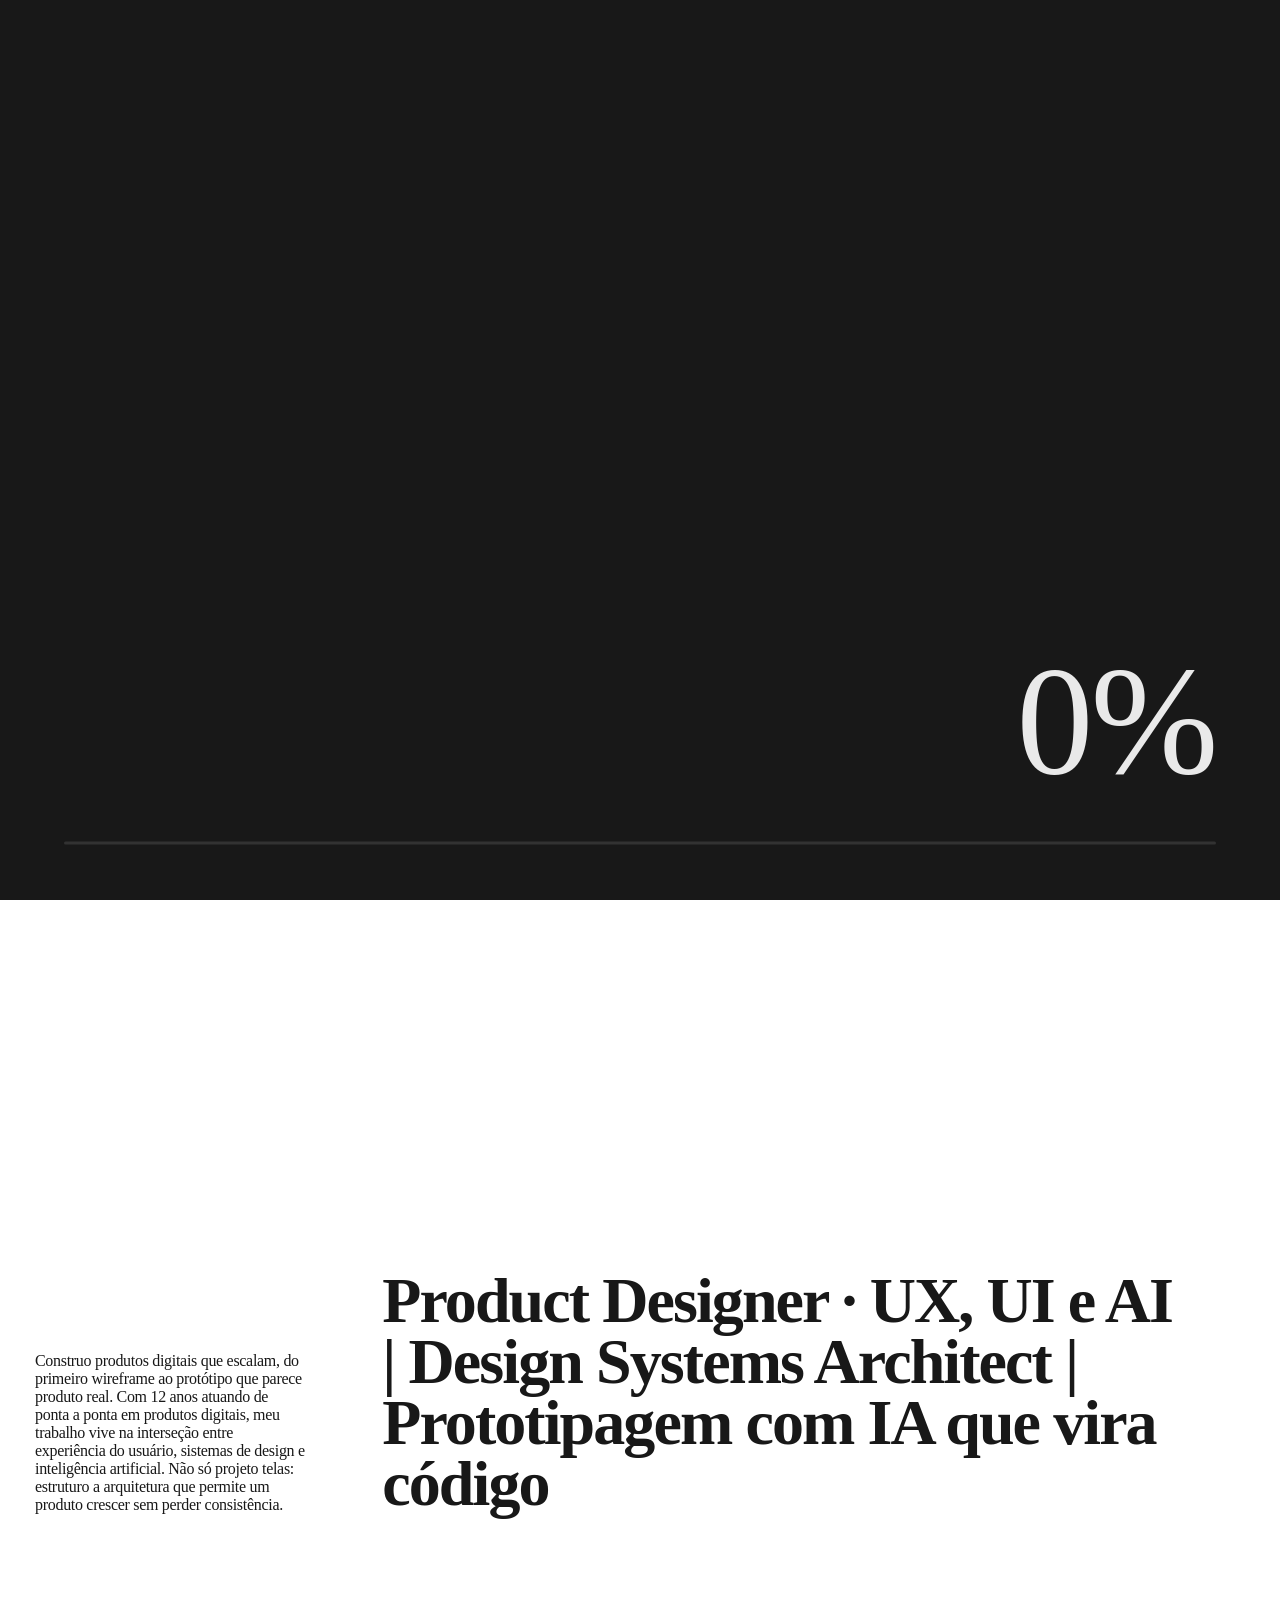
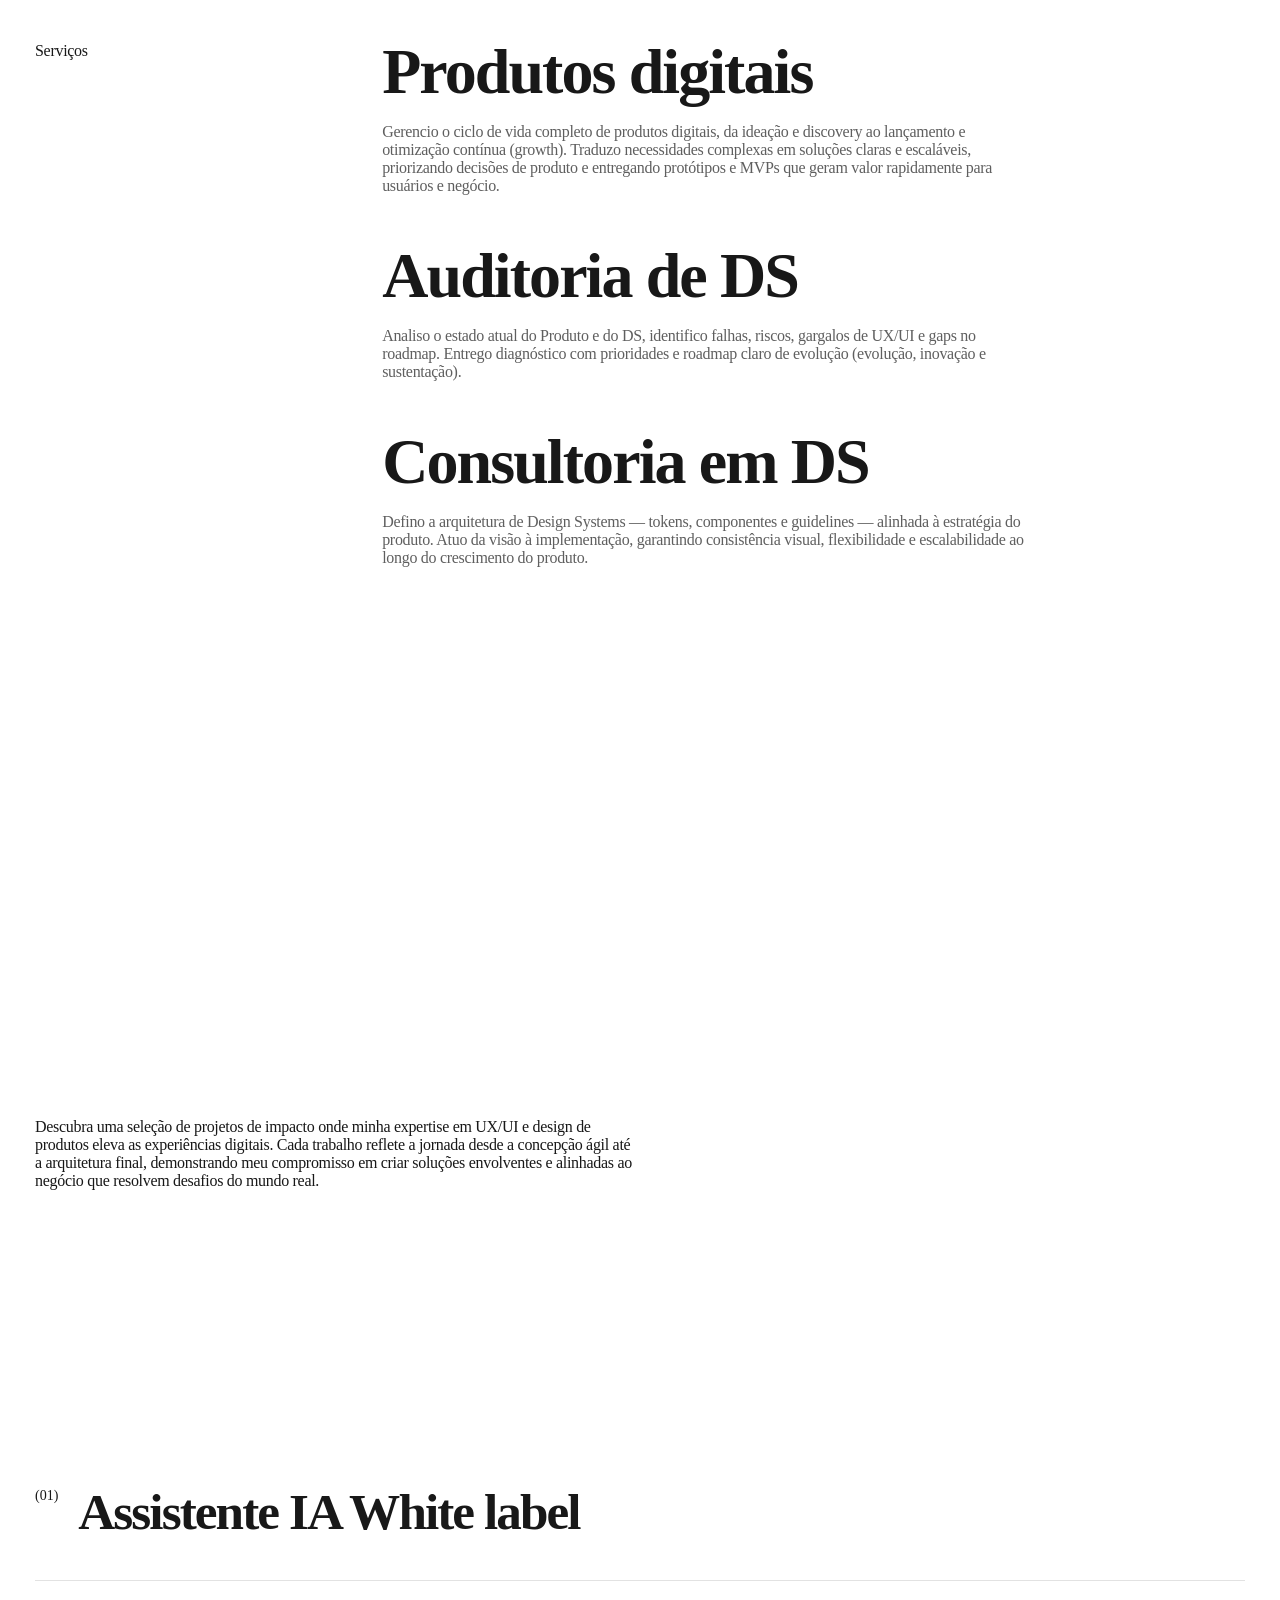
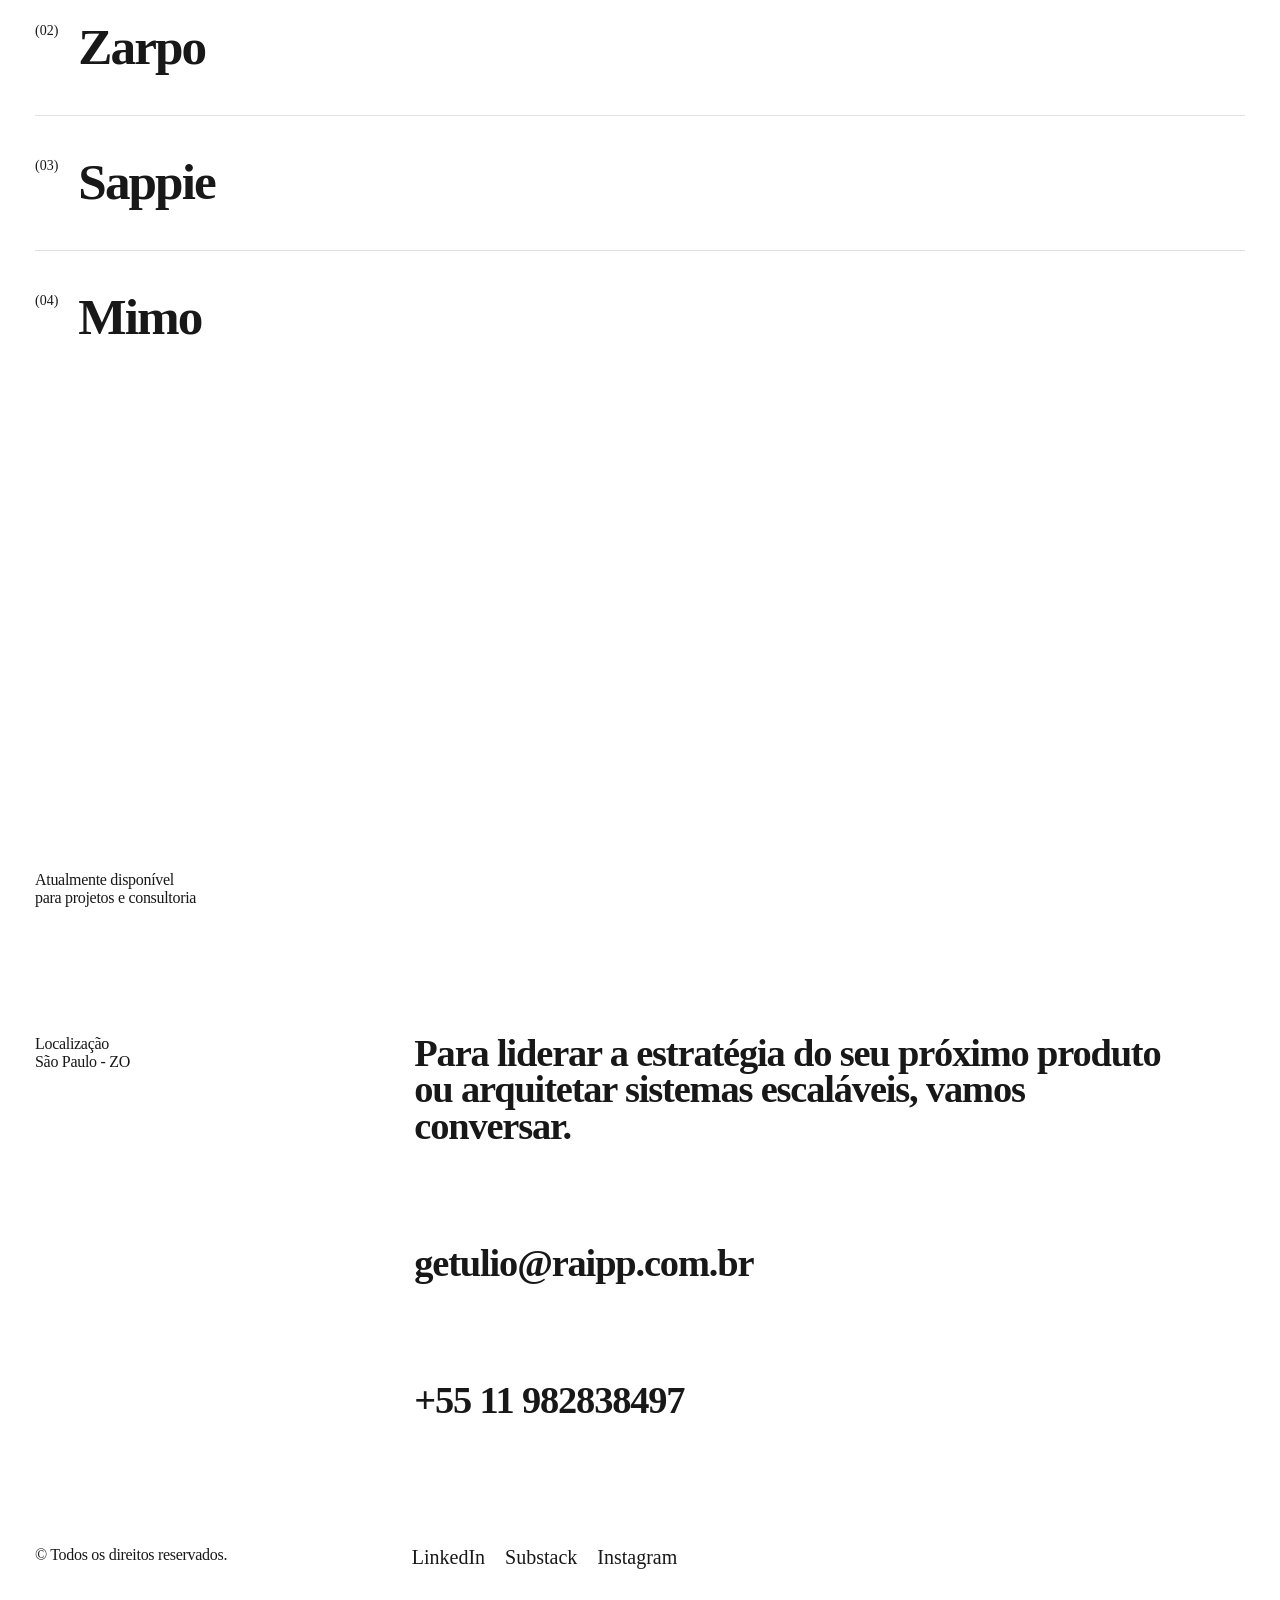
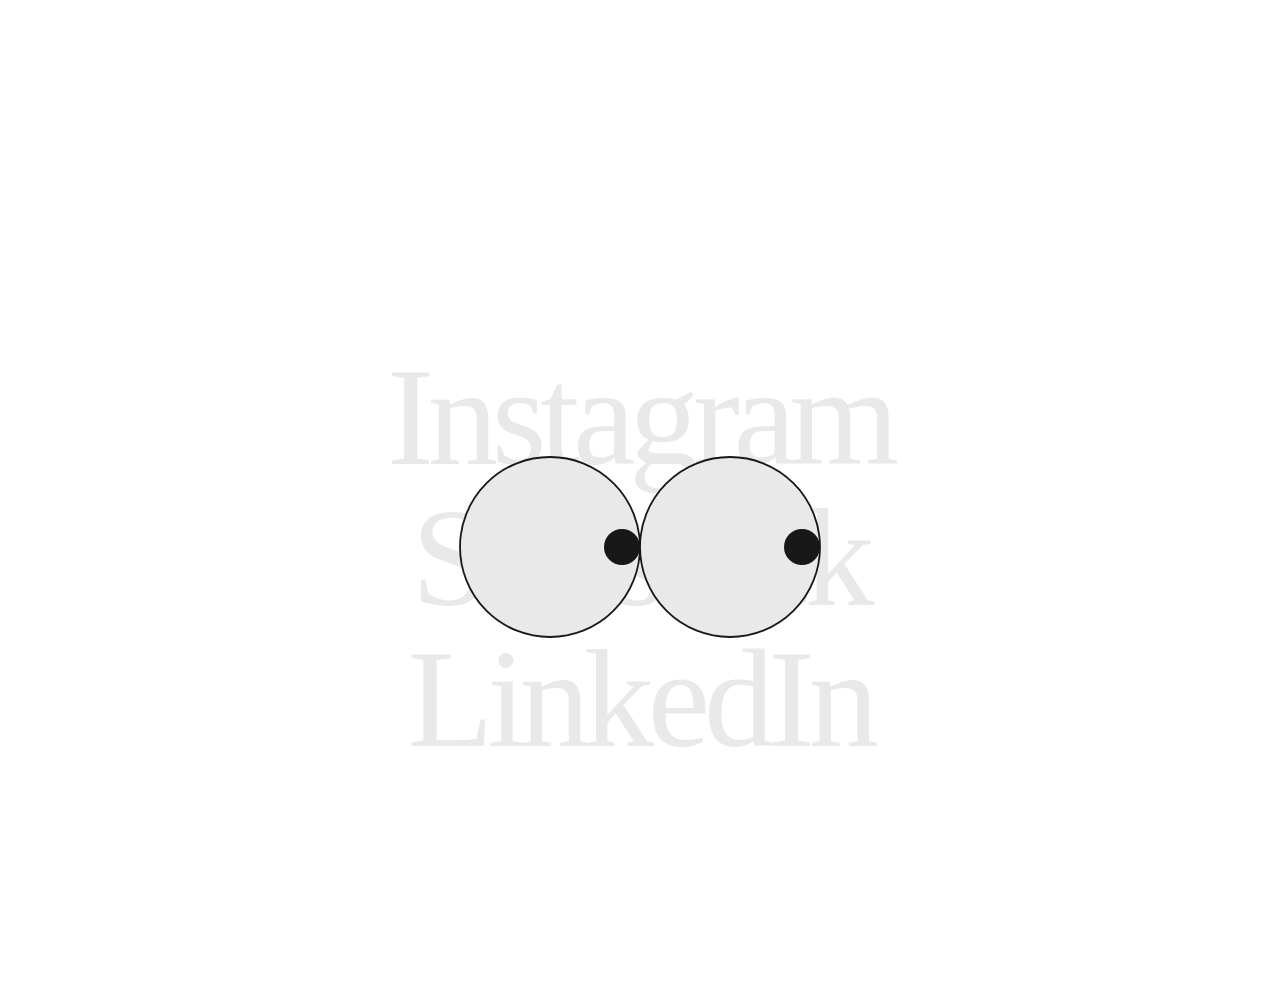
==== index.html @ b5f60556 "style: update site title and social preview URL for test environment" ====
<!DOCTYPE html>
<html lang="en">

<head>
    <meta charset="UTF-8">
    <meta name="viewport" content="width=device-width, initial-scale=1.0">
    <meta name="author" content="Raipp">
    <meta http-equiv="Pragma" content="no-cache">
    <meta http-equiv="Expires" content="0">
    <link rel="icon" type="image/x-icon" href="assets/favicon.png">
    <title>Raipp — Getulio Lima</title>
    <!-- Social Preview Meta Tags -->
    <meta name="description" content="Product Designer guiado pela diversidade cultural e inovação, operando como um arquiteto digital para criar experiências únicas e escaláveis.">
    <!-- Open Graph / Facebook -->
    <meta property="og:type" content="website">
    <meta property="og:url" content="https://raippdesign.github.io/teste-site/">
    <meta property="og:title" content="Raipp — Getulio Lima">
    <meta property="og:description" content="Product Designer guiado pela diversidade cultural e inovação, operando como um arquiteto digital para criar experiências únicas e escaláveis.">
    <meta property="og:image" content="https://raippdesign.github.io/teste-site/assets/social-preview.png">
    <!-- Twitter -->
    <meta property="twitter:card" content="summary_large_image">
    <meta property="twitter:url" content="https://raippdesign.github.io/teste-site/">
    <meta property="twitter:title" content="Raipp — Getulio Lima">
    <meta property="twitter:description" content="Product Designer guiado pela diversidade cultural e inovação, operando como um arquiteto digital para criar experiências únicas e escaláveis.">
    <meta property="twitter:image" content="https://raippdesign.github.io/teste-site/assets/social-preview.png">
    <!-- CSS -->
    <!-- Loco -->
    <link rel="stylesheet" href="https://cdn.jsdelivr.net/npm/locomotive-scroll@3.5.4/dist/locomotive-scroll.css">
    <!-- Icons -->
    <link rel="stylesheet" href="https://cdnjs.cloudflare.com/ajax/libs/font-awesome/6.5.1/css/all.min.css">
    <link rel="stylesheet" href="css/main.css">
</head>

<body>
    <!-- Loader -->
    <div class="loader-container">
        <div class="counter" id="counter">0%</div>
        <div class="bar">
            <div class="bar2"></div>
        </div>
    </div>

    <!-- Main -->
    <div id="main" data-textcolor="#181818" data-bgcolor="#e9e9e9">
        <!-- Navbar -->
        <nav>
            <div class="wrapper">
                <h1>Raipp</h1>
                <div class="links">
                    <a href="index.html" class="underLineLink">Index</a>
                    <a href="approach.html" class="underLineLink">Processo</a>
                    <a href="https://raippdesign.github.io/teste-site/" target="_blank" class="underLineLink" style="opacity: 0.5;">Ambiente de Teste</a>
                </div>
            </div>

            <div id="MyClockDisplay" class="clock" onload="showTime()"></div>
            <h3 class="font16">Localização <br> São Paulo - ZO</h3>
        </nav>
        <!-- Header -->
        <section class="header">
            <div class="wrapper">
                <img src="assets/profile.jpg" alt="Raipp Profile" class="headerImg" width="auto" height="auto" data-scroll data-scroll-speed="1">
                <div class="text">
                    <p class="font16">Atualmente disponível para projetos e consultoria</p>
                    <p class="font16">
                        Product Designer guiado pela diversidade cultural e inovação, operando como um arquiteto digital para criar experiências únicas e escaláveis.
                    </p>
                </div>
            </div>

            <!-- marquee -->
            <div class="marquee">
                <div class="track">
                    <h1 class="content fontLarge">&nbsp;
                        Product Designer — UX/UI Designer — Design System — Product Designer — UX/UI Designer — Design System — Product Designer — UX/UI Designer — Design System — Product Designer — UX/UI Designer — Design System — Product Designer — UX/UI Designer — Design System — Product Designer —
                    </h1>
                </div>
            </div>
        </section>

        <!-- About -->
        <section class="about">
            <!-- About -->
            <div class="reveal">
                <h1 class="fontLarge">Sobre</h1>
            </div>

            <div class="about_text">
                <p class="font16">
                    Construo produtos digitais que escalam, do primeiro wireframe ao protótipo que parece produto real.  Com 12 anos atuando de ponta a ponta em produtos digitais, meu trabalho vive na interseção entre experiência do usuário, sistemas de design e inteligência artificial. Não só projeto telas: estruturo a arquitetura que permite um produto crescer sem perder consistência.
                </p>
                <h2 class="fontMedium">
                    Product Designer · UX, UI e AI | Design Systems Architect | Prototipagem com IA que vira código
                </h2>
            </div>
            <!-- Tools -->
            <div class="tools" data-textcolor="#e9e9e9" data-bgcolor="#181818">
                <div class="tools_heading">
                    <p class="font16">Serviços</p>
                </div>
                <div class="tools_wrapper">
                    <div>
                        <h2 class="fontMedium">Produtos digitais</h2>
                        <p class="font16">
                            Gerencio o ciclo de vida completo de produtos digitais,
                            da ideação e discovery ao lançamento e otimização
                            contínua (growth). Traduzo necessidades complexas em
                            soluções claras e escaláveis, priorizando decisões de
                            produto e entregando protótipos e MVPs que geram
                            valor rapidamente para usuários e negócio.
                        </p>
                    </div>
                    <div>
                        <h2 class="fontMedium">Auditoria de DS</h2>
                        <p class="font16">
                            Analiso o estado atual do Produto e do DS, identifico
                            falhas, riscos, gargalos de UX/UI e gaps no roadmap.
                            Entrego diagnóstico com prioridades e roadmap claro de
                            evolução (evolução, inovação e sustentação).
                        </p>
                    </div>
                    <div>
                        <h2 class="fontMedium">Consultoria em DS</h2>
                        <p class="font16">
                            Defino a arquitetura de Design Systems — tokens,
                            componentes e guidelines — alinhada à estratégia do
                            produto. Atuo da visão à implementação, garantindo
                            consistência visual, flexibilidade e escalabilidade ao
                            longo do crescimento do produto.
                        </p>
                    </div>
                </div>
            </div>
        </section>

        <!-- Work -->
        <div class="works" data-textcolor="#181818" data-bgcolor="#e9e9e9">
            <!-- Heading -->
            <div class="work_heading">
                <div class="reveal">
                    <h1 class="fontLarge">Projetos</h1>
                </div>
                <div class="reveal">
                    <h1 class="fontLarge">Selecionados</h1>
                </div>

                <!-- paragraph -->
                <div class="txt">
                    <p class="font16">
                        Descubra uma seleção de projetos de impacto onde minha expertise em UX/UI e design de produtos eleva as experiências digitais. Cada trabalho reflete a jornada desde a concepção ágil até a arquitetura final, demonstrando meu compromisso em criar soluções envolventes e alinhadas ao negócio que resolvem desafios do mundo real.
                    </p>
                </div>
            </div>
            <!-- Project list -->
            <div class="work_container">
                <div class="work">
                    <!-- Imgs overlays -->
                    <div class="overlay">
                        <div class="prev" id="prev-1">
                            <img src="assets/work1.png" alt="work" width="auto" height="auto" loading="lazy">
                        </div>
                        <div class="prev" id="prev-2">
                            <img src="assets/work2.jpg" alt="work" width="auto" height="auto" loading="lazy">
                        </div>
                        <div class="prev" id="prev-3">
                            <img src="assets/work3.png" alt="work" width="auto" height="auto" loading="lazy">
                        </div>
                        <div class="prev" id="prev-4">
                            <img src="assets/work4.png" alt="work" width="auto" height="auto" loading="lazy">
                        </div>
                    </div>
                    <!-- Projects -->
                    <a href="project-ai.html" class="work-item-link">
                        <div class="work-item" id="w-1">
                            <div class="work-item-name">
                                <span>(01)</span>
                                <h2 class="fontMedium">Assistente IA White label</h2>
                            </div>
                            <div class="work-item-icon">
                                <div class="icon-holder i-1">
                                    <i class="fa-solid fa-arrow-right"></i>
                                </div>
                                <div class="icon-holder i-2">
                                    <i class="fa-solid fa-arrow-right"></i>
                                </div>
                            </div>
                        </div>
                    </a>

                    <div class="work-item" id="w-2">
                        <div class="work-item-name">
                            <span>(02)</span>
                            <h2 class="fontMedium">Zarpo</h2>
                        </div>
                        <div class="work-item-icon">
                            <div class="icon-holder i-1">
                                <i class="fa-solid fa-arrow-right"></i>
                            </div>
                            <div class="icon-holder i-2">
                                <i class="fa-solid fa-arrow-right"></i>
                            </div>
                        </div>
                    </div>

                    <div class="work-item" id="w-3">
                        <div class="work-item-name">
                            <span>(03)</span>
                            <h2 class="fontMedium">Sappie</h2>
                        </div>
                        <div class="work-item-icon">
                            <div class="icon-holder i-1">
                                <i class="fa-solid fa-arrow-right"></i>
                            </div>
                            <div class="icon-holder i-2">
                                <i class="fa-solid fa-arrow-right"></i>
                            </div>
                        </div>
                    </div>

                    <div class="work-item" id="w-4">
                        <div class="work-item-name">
                            <span>(04)</span>
                            <h2 class="fontMedium">Mimo</h2>
                        </div>
                        <div class="work-item-icon">
                            <div class="icon-holder i-1">
                                <i class="fa-solid fa-arrow-right"></i>
                            </div>
                            <div class="icon-holder i-2">
                                <i class="fa-solid fa-arrow-right"></i>
                            </div>
                        </div>
                    </div>
                </div>
            </div>
        </div>

        <!-- Footer -->
        <footer>
            <!-- Footer Details -->
            <div id="footer_details" data-textcolor="#181818" data-bgcolor="#e9e9e9">
                <!-- Heading -->
                <div class="footer_heading">
                    <div class="reveal">
                        <h1 class="fontLarge">Fale</h1>
                    </div>
                    <div class="reveal">
                        <h1 class="fontLarge">Comigo</h1>
                    </div>
                </div>
                <!-- footer inner -->
                <div class="footer_inner">
                    <p class="font16">Atualmente disponível <br> para projetos e consultoria</p>
                    <div class="footer_col">
                        <p class="font16">Localização <br> São Paulo - ZO</p>
                        <h3 class="fontSmall">
                            Para liderar a estratégia do seu próximo produto ou arquitetar sistemas escaláveis, vamos conversar.
                            <br><br>
                            <a href="mailto:getulio@raipp.com.br" class="underLineLink">getulio@raipp.com.br</a>
                            <br>
                            <a href="tel:+5511982838497" class="underLineLink">+55 11 982838497</a>
                        </h3>
                    </div>
                    <div class="footer_col2">
                        <p class="font16">© Todos os direitos reservados.</p>
                        <div class="footer_inner_links">
                            <a href="https://linkedin.com/in/getuliosoueu" target="_blank" class="underLineLink">LinkedIn</a>
                            <a href="https://substack.com/@getuliosoueu" target="_blank" class="underLineLink">Substack</a>
                            <a href="https://instagram.com/oamanhadodesign" target="_blank" class="underLineLink">Instagram</a>
                        </div>
                    </div>
                </div>
            </div>

            <!-- EyeBall Social container -->
            <div class="Footer_Social" data-textcolor="#e9e9e9" data-bgcolor="#181818">
                <div class="footer_wrapper">
                    <!-- eye -->
                    <svg id="svg" viewBox="0 0 1000 1000">
                        <g id="left-eye">
                            <circle class="eye-outer" cx="400" cy="500" r="100" stroke="#181818" stroke-width="2"
                                fill="#e9e9e9" />
                            <circle class="eye-inner" cx="480" cy="500" r="20" fill="#181818" />
                        </g>
                        <g id="right-eye">
                            <circle class="eye-outer" cx="600" cy="500" r="100" stroke="#181818" stroke-width="2"
                                fill="#e9e9e9" />
                            <circle class="eye-inner" cx="680" cy="500" r="20" fill="#181818" />
                        </g>
                    </svg>
                    <!-- Links -->
                    <div class="footer_container" data-scroll data-scroll-speed="-2">
                        <div>
                            <a href="https://instagram.com/oamanhadodesign" target="_blank" class="footer_text">Instagram</a>
                        </div>
                        <div>
                            <a href="https://substack.com/@getuliosoueu" target="_blank" class="footer_text">Substack</a>
                        </div>
                        <div>
                            <a href="https://linkedin.com/in/getuliosoueu" target="_blank" class="footer_text">LinkedIn</a>
                        </div>
                    </div>
                </div>
            </div>
        </footer>
    </div>

    <!-- Scripts -->
    <!-- Locomotive -->
    <script src="https://cdn.jsdelivr.net/npm/locomotive-scroll@3.5.4/dist/locomotive-scroll.js"></script>
    <!-- GSAP -->
    <script src="https://cdnjs.cloudflare.com/ajax/libs/gsap/3.12.5/gsap.min.js"></script>
    <script src="https://cdnjs.cloudflare.com/ajax/libs/gsap/3.12.5/ScrollTrigger.min.js"></script>
    <!-- Custom -->
    <script src="js/main.js" type="module"></script>
</body>

</html>
---- css/main.css ----
* {
  margin: 0;
  padding: 0;
  box-sizing: border-box;
}

html,
body {
  width: 100%;
  overflow-x: hidden;
  font-family: TTHovesM;
  color: #181818;
}

html.has-scroll-smooth {
  overflow: hidden;
  position: fixed;
  left: 0;
  right: 0;
  top: 0;
  bottom: 0;
}

.c-scrollbar {
  z-index: 99;
}

#main {
  width: 100%;
}

@font-face {
  font-family: TTHovesD;
  src: url(../fonts/TTHovesDemiBold.otf);
}
@font-face {
  font-family: TTHovesM;
  src: url(../fonts/TTHovesMedium.otf);
}
@font-face {
  font-family: TTHovesR;
  src: url(../fonts/TTHovesRegular.otf);
}
.fontLarge {
  font-size: 9vw;
  font-family: TTHovesR;
  letter-spacing: -0.4vw;
  line-height: 100%;
}

.fontMedium {
  font-size: 5vw;
  font-family: TTHovesR;
  line-height: 95%;
  letter-spacing: -0.15vw;
}

.fontSmall {
  font-size: 3vw;
  font-family: TTHovesR;
  line-height: 95%;
  letter-spacing: -0.09vw;
}

.font16 {
  font-size: 16px;
  letter-spacing: -0.3px;
}

/* Reveal text */
.reveal {
  overflow: hidden;
}
.reveal h1 {
  transform: translateY(9vw);
}

/* Breakpoitns */
@media (max-width: 768px) {
  .fontLarge {
    font-size: 15vw;
  }
  .fontMedium {
    font-size: 7vw;
  }
  .fontSmall {
    font-size: 5vw;
  }
  .reveal h1 {
    transform: translateY(15vw);
  }
}
@media (max-width: 560px) {
  .fontLarge {
    font-size: 20vw;
    letter-spacing: -1vw;
  }
  .fontMedium {
    font-size: 12vw;
  }
  .fontSmall {
    font-size: 8vw;
  }
  .reveal h1 {
    transform: translateY(20vw);
  }
}
a {
  text-decoration: none;
  color: #181818;
  display: block;
  width: -moz-fit-content;
  width: fit-content;
}

nav {
  position: absolute;
  width: 100%;
  padding: 35px 35px;
  display: flex;
  justify-content: space-between;
  z-index: 10;
}
nav .wrapper {
  display: flex;
  gap: 15vw;
}
nav h1 {
  font-size: 36px;
  font-family: TTHovesD;
  letter-spacing: -1.5px;
}
nav a {
  font-size: 24px;
  letter-spacing: -1.5px;
  font-family: TTHovesD;
}
nav .clock {
  font-size: 14px;
  width: 120px;
}

/* Breakpoints */
@media (max-width: 768px) {
  nav {
    padding: 25px 15px;
    flex-direction: column;
    gap: 2vw;
  }
  nav .wrapper {
    gap: 30vw;
  }
  nav h1 {
    font-size: 24px;
    letter-spacing: -0.5px;
  }
  nav a {
    font-size: 20px;
    letter-spacing: -0.5px;
    padding-bottom: 5px;
  }
}
footer {
  width: 100%;
  /* Footer Details */
  /* EyeBall Social container */
}
footer #footer_details {
  width: 100%;
  padding: 10vw 0;
}
footer #footer_details .footer_heading {
  width: 100%;
  text-align: right;
}
footer #footer_details .footer_inner .footer_col {
  display: flex;
  gap: 6vw;
  padding: 10vw 0;
}
footer #footer_details .footer_inner .footer_col p {
  width: 25%;
}
footer #footer_details .footer_inner .footer_col h3 {
  width: 75%;
  max-width: 750px;
}
footer #footer_details .footer_inner .footer_col h3 a {
  margin-top: 5vw;
}
footer #footer_details .footer_inner .footer_col2 {
  display: flex;
  gap: 6vw;
}
footer #footer_details .footer_inner .footer_col2 P {
  width: 27%;
}
footer #footer_details .footer_inner .footer_col2 .footer_inner_links {
  width: 75%;
  display: flex;
  align-items: center;
  flex-wrap: wrap;
  gap: 20px;
}
footer #footer_details .footer_inner .footer_col2 .footer_inner_links a {
  font-size: 20px;
}
footer .Footer_Social {
  width: 100%;
  height: 100vh;
  display: flex;
  flex-direction: column;
  justify-content: space-between;
  position: relative;
  z-index: 10;
}
footer .Footer_Social .footer_wrapper {
  width: 100%;
  height: 100%;
  display: flex;
  align-items: center;
  justify-content: center;
}
footer .Footer_Social .footer_wrapper #svg {
  width: 100%;
  position: absolute;
  height: 100%;
  pointer-events: none;
  z-index: 2;
}
footer .Footer_Social .footer_wrapper .footer_container {
  width: 100%;
  display: flex;
  flex-direction: column;
  justify-content: space-between;
  align-items: center;
}
footer .Footer_Social .footer_wrapper .footer_container > div {
  display: flex;
  gap: 5vw;
}
footer .Footer_Social .footer_wrapper .footer_container > div .footer_text {
  height: 11vw;
  font-size: 11vw;
  letter-spacing: -0.5vw;
  color: #e9e9e9;
  position: relative;
}
footer .Footer_Social .footer_wrapper .footer_container > div .footer_text::before {
  content: "";
  background: #e9e9e9;
  width: 0%;
  height: 2px;
  position: absolute;
  bottom: 0;
  transition: all 0.5s ease-in-out;
}
footer .Footer_Social .footer_wrapper .footer_container > div .footer_text:hover::before {
  width: 100%;
}

/* BreakPoints */
@media (max-width: 768px) {
  footer #footer_details {
    padding: 20vw 0;
  }
  footer #footer_details .footer_inner .footer_col {
    flex-direction: column;
    gap: 10vw;
    padding: 20vw 0;
  }
  footer #footer_details .footer_inner .footer_col p {
    width: 100%;
  }
  footer #footer_details .footer_inner .footer_col h3 {
    width: 100%;
  }
  footer #footer_details .footer_inner .footer_col h3 a {
    margin-top: 10vw;
  }
  footer #footer_details .footer_inner .footer_col2 {
    flex-direction: column-reverse;
    gap: 4vw;
  }
  footer #footer_details .footer_inner .footer_col2 P {
    width: 100%;
  }
  footer #footer_details .footer_inner .footer_col2 .footer_inner_links {
    width: 100%;
  }
  footer #footer_details .footer_inner .footer_col2 .footer_inner_links a {
    font-size: 18px;
  }
  footer .Footer_Social .footer_wrapper .footer_container > div {
    flex-direction: column;
    gap: 10vw;
    align-items: center;
  }
  footer .Footer_Social .footer_wrapper .footer_container > div .footer_text {
    height: 18vw;
    font-size: 18vw;
    letter-spacing: -0.8vw;
    display: block;
  }
}
@media (max-width: 560px) {
  footer #footer_details {
    padding: 20vw 0 10vw 0;
  }
  footer .Footer_Social .footer_wrapper .footer_container > div {
    gap: 15vw;
  }
  footer .Footer_Social .footer_wrapper .footer_container > div .footer_text {
    height: 21vw;
    font-size: 21vw;
  }
}
/* Loader */
.loader-container {
  position: fixed;
  top: 0;
  left: 0;
  height: 100vh;
  width: 100%;
  background: #181818;
  color: #e9e9e9;
  z-index: 99;
}
.loader-container #counter {
  position: absolute;
  right: 5%;
  bottom: 10%;
  font-size: 9vw;
  letter-spacing: -0.2vw;
}
.loader-container .bar {
  position: absolute;
  bottom: 6%;
  left: 50%;
  transform: translate(-50%, -50%);
  width: 90%;
  height: 3px;
  background: #323232;
  border-radius: 50px;
  overflow: hidden;
}
.loader-container .bar .bar2 {
  width: 0%;
  height: 100%;
  background: #e9e9e9;
  z-index: 2;
}

/* Underline Link */
.underLineLink {
  position: relative;
}
.underLineLink::before {
  content: "";
  background: #181818;
  width: 0%;
  height: 1px;
  position: absolute;
  bottom: 0;
  transition: all 0.3s ease-in-out;
}
.underLineLink:hover::before {
  width: 100%;
}

/* Section */
section,
.work,
.work_heading,
footer {
  width: 100%;
  overflow-x: hidden;
  padding: 0 35px;
}

/* Break Points */
@media (max-width: 1440px) {
  .loader-container #counter {
    font-size: 12vw;
  }
}
@media (max-width: 768px) {
  section,
  .work,
  .work_heading,
  footer {
    padding: 0 15px;
  }
  .loader-container #counter {
    font-size: 15vw;
  }
}
@media (max-width: 560px) {
  .loader-container #counter {
    font-size: 20vw;
  }
}
.header {
  position: relative;
  display: flex;
  align-items: flex-end;
  height: 100vh;
  overflow: hidden;
  /* Marquee */
}
.header .wrapper {
  width: 100%;
  display: flex;
  gap: 6vw;
}
.header .wrapper .text {
  display: flex;
  width: 100%;
  flex-direction: column;
  gap: 6vw;
  margin-top: 6vw;
}
.header .wrapper .text p:nth-child(1) {
  width: 100%;
  max-width: 200px;
}
.header .wrapper .text p:nth-child(2) {
  width: 100%;
  max-width: 400px;
}
.header .wrapper .headerImg {
  width: 48%;
  height: 64vh;
  -o-object-fit: cover;
     object-fit: cover;
  pointer-events: none;
}
.header .marquee {
  position: absolute;
  bottom: 0;
  left: 0;
  width: 100vw;
  max-width: 100%;
  height: 10vw;
  overflow-x: hidden;
}
.header .marquee .track {
  position: absolute;
  white-space: nowrap;
  will-change: transform;
  animation: marquee 64s linear infinite;
  mix-blend-mode: difference;
  color: #fff;
}
@keyframes marquee {
  from {
    transform: translateX(0);
  }
  to {
    transform: translateX(-50%);
  }
}

.about {
  width: 100%;
  padding-top: 10vw;
  padding-bottom: 10vw;
}
.about .about_text {
  padding-top: 10vw;
  padding-bottom: 10vw;
  padding-right: 4vw;
  display: flex;
  align-items: flex-end;
  gap: 6vw;
}
.about .about_text P {
  width: 25%;
}
.about .about_text h2 {
  width: 75%;
}
.about .tools {
  display: flex;
  overflow: hidden;
  gap: 6vw;
}
.about .tools .tools_heading {
  width: 23.5%;
}
.about .tools .tools_wrapper {
  width: 75%;
  overflow: hidden;
  display: flex;
  flex-direction: column;
  gap: 4vw;
}
.about .tools .tools_wrapper > div p {
  width: 100%;
  max-width: 650px;
  margin-top: 20px;
  color: #5f5f5f;
}

.works .work_heading {
  padding-bottom: 10vw;
  padding-top: 10vw;
}
.works .work_heading .reveal {
  text-align: right;
}
.works .work_heading .txt {
  width: 100%;
  max-width: 600px;
  margin-top: 5vw;
}
.works .work {
  position: relative;
  width: 100vw;
  padding-top: 10vw;
  padding-bottom: 10vw;
  transition: background-color 0.5s ease;
  overflow: hidden;
}
.works .work .overlay {
  position: absolute;
  top: 0%;
  left: 15.25%;
  width: 100%;
  height: 100%;
  pointer-events: none;
  display: flex;
  align-items: center;
  justify-content: center;
  gap: 1em;
  transition: 1s;
  opacity: 0;
}
.works .work .overlay .prev {
  position: relative;
  width: 500px;
  height: auto;
  transform: rotate(10deg);
  transition: transform 0.5s ease;
}
.works .work .overlay .prev.active {
  transform: rotate(12.5deg);
}
.works .work .overlay .prev img {
  width: 100%;
  height: 100%;
  -o-object-fit: cover;
     object-fit: cover;
}
.works .work .overlay #prev-1 {
  top: -500px;
}
.works .work .overlay #prev-2 {
  top: 0;
}
.works .work .overlay #prev-3 {
  top: 500px;
}
.works .work .overlay #prev-4 {
  top: 1000px;
}
.works .work .work-item {
  position: relative;
  width: 100%;
  padding: 2em 0;
  display: flex;
  align-items: center;
  gap: 2em;
  border-bottom: 1px solid rgba(198, 198, 198, 0.5);
}
.works .work .work-item h2 {
  font-size: 4vw;
}
.works .work .work-item#w-4 {
  border-bottom: none;
}
.works .work .work-item .work-item-name {
  display: flex;
  gap: 20px;
}
.works .work .work-item .work-item-name span {
  font-size: 14px;
}
.works .work .work-item .work-item-icon {
  position: relative;
  width: 70px;
  height: 70px;
  border-radius: 100%;
  background: #323232;
  color: #e9e9e9;
  overflow: hidden;
  left: -20px;
  opacity: 0;
  transition: 0.2s;
}
.works .work .work-item .work-item-icon .icon-holder {
  position: absolute;
  width: 70px;
  height: 70px;
  border-radius: 100%;
  display: flex;
  justify-content: center;
  align-items: center;
  transition: 0.5s;
}
.works .work .work-item .work-item-icon .icon-holder.i-1 {
  transition-delay: 0.2s;
  left: -70px;
}
.works .work .work-item .work-item-icon .icon-holder.i-2 {
  left: 0px;
}
.works .work .work-item:hover .work-item-icon {
  opacity: 1;
  left: 0px;
}
.works .work .work-item:hover .work-item-icon .i-1 {
  left: 0;
}
.works .work .work-item:hover .work-item-icon .i-2 {
  left: 70px;
}
.works .work:hover .overlay {
  opacity: 0.5;
}
.works .work.hovered .work-item {
  border-bottom: 1px solid rgba(255, 255, 255, 0.2);
}
.works .work.hovered .work-item#w-4 {
  border-bottom: none;
}


.bg-color-one {
  background-color: #451883;
  color: #fff;
}

.bg-color-two {
  background: #5EB0EF;
  color: #fff;
}

.bg-color-three {
  background: #553CB1;
  color: #fff;
}

.bg-color-four {
  background-color: #FA00AB;
  color: #fff;
}

/* BreakPoints */
@media (max-width: 1068px) {
  .about .about_text {
    padding-top: 5vw;
    padding-bottom: 20vw;
    padding-right: 0;
    align-items: start;
    gap: 5vw;
    flex-direction: column;
  }
  .about .about_text P {
    width: 100%;
  }
  .about .about_text h2 {
    width: 100%;
  }
}
@media (max-width: 768px) {
  .header {
    height: auto;
    padding-top: 200px;
    /* Marquee */
  }
  .header .wrapper {
    flex-direction: column-reverse;
  }
  .header .wrapper .text {
    gap: 2vw;
  }
  .header .wrapper .headerImg {
    width: 80%;
  }
  .header .marquee {
    height: 17vw;
    bottom: 30vw;
  }
  .works .work .work-item {
    padding: 1em 0;
    gap: 2em;
  }
  .works .work .work-item h2 {
    font-size: 7vw;
    letter-spacing: -0.2vw;
  }
  .works .work .work-item .work-item-icon {
    scale: 0.8;
  }
  .works .work .work-item .work-item-icon .icon-holder {
    scale: 0.8;
  }
}
@media (max-width: 560px) {
  .header .wrapper .text {
    gap: 8vw;
  }
  .header .wrapper .headerImg {
    height: 48vh;
  }
  .header .marquee {
    height: 25vw;
    bottom: 20vw;
  }
  .about {
    padding-top: 20vw;
    padding-bottom: 20vw;
  }
  .about .about_text {
    padding-top: 10vw;
    padding-bottom: 30vw;
    gap: 10vw;
  }
  .about .tools {
    flex-direction: column;
    gap: 10vw;
  }
  .about .tools .tools_heading {
    width: 100%;
  }
  .about .tools .tools_wrapper {
    width: 100%;
    gap: 12vw;
  }
  .works .work_heading {
    padding-bottom: 20vw;
    padding-top: 20vw;
  }
  .works .work_heading .txt {
    margin-top: 10vw;
  }
  .works .work {
    padding-top: 20vw;
    padding-bottom: 20vw;
  }
  .works .work .work-item h2 {
    font-size: 10vw;
    letter-spacing: -0.3vw;
  }
}
.approachHeader {
  height: 100vh;
  width: 100%;
  display: flex;
  align-items: flex-end;
  padding-bottom: 35px;
}
.approachHeader h2 {
  width: 70%;
}

/* Details */
.approachDetails {
  padding-top: 10vw;
  padding-bottom: 10vw;
  display: flex;
  gap: 5vw;
}
.approachDetails .col {
  display: flex;
  flex-direction: column;
  width: 100%;
  gap: 300px;
}
.approachDetails .col > div:nth-child(1) p:nth-child(1) {
  opacity: 0.5;
  margin-bottom: 20px;
}
.approachDetails .col > div:nth-child(2) p {
  width: 100%;
  max-width: 500px;
}
.approachDetails .col:nth-child(2) {
  margin-top: 300px;
}

@media (max-width: 768px) {
  .approachHeader {
    padding-bottom: 20px;
  }
  .approachHeader h2 {
    width: 100%;
  }
  .approachDetails {
    padding-top: 20vw;
    padding-bottom: 20vw;
    gap: 10vw;
  }
  .approachDetails .col {
    gap: 200px;
  }
  .approachDetails .col:nth-child(2) {
    margin-top: 200px;
  }
}
@media (max-width: 560px) {
  .approachDetails {
    flex-direction: column;
    gap: 0;
  }
  .approachDetails .col {
    gap: 100px;
  }
  .approachDetails .col:nth-child(2) {
    margin-top: 100px;
  }
}

/* Project Single Page */
/* Editorial Project Page - Light Version */
.project-editorial {
  display: flex;
  gap: 6vw;
  padding-top: 15vw;
  padding-bottom: 10vw;
}

.editorial-left {
  width: 55%;
}

.editorial-right {
  width: 45%;
}

/* Back Link */
.back-index-link {
  font-size: 12px;
  text-transform: uppercase;
  letter-spacing: 0.1vw;
  margin-bottom: 4vw;
  display: flex !important;
  align-items: center;
  gap: 8px;
  opacity: 0.5;
  color: #181818;
  transition: opacity 0.3s;
}
.back-index-link:hover {
  opacity: 1;
}

/* Gallery */
.editorial-gallery {
  display: flex;
  flex-direction: column;
  gap: 2vw;
}
.editorial-gallery img {
  width: 100%;
  height: auto;
  border-radius: 2px;
  display: block;
}

/* Content */
.content-wrapper-sticky {
  position: sticky;
  top: 10vw;
  display: flex;
  flex-direction: column;
}

.case-header .eyebrow {
  display: block;
  font-size: 12px;
  text-transform: uppercase;
  letter-spacing: 0.1vw;
  opacity: 0.5;
  margin-bottom: 1vw;
}

.case-header .title-main {
  margin-bottom: 2vw;
  text-transform: none;
}

.case-header .summary-short {
  margin-bottom: 2.5vw;
  opacity: 0.8;
  max-width: 480px;
  line-height: 1.6;
}

.case-header .meta-data {
  font-size: 14px;
  opacity: 0.5;
  margin-bottom: 4.5vw;
  display: block;
}

/* Tags */
.project-tags-section {
  margin-bottom: 4.5vw;
}
.project-tags-section h4 {
  font-size: 12px;
  text-transform: uppercase;
  letter-spacing: 0.1vw;
  opacity: 0.5;
  margin-bottom: 1.5vw;
}
.tags-container {
  display: flex;
  flex-wrap: wrap;
  gap: 12px;
}
.tag-badge {
  padding: 8px 18px;
  border: 1px solid rgba(24, 24, 24, 0.15);
  border-radius: 4px;
  font-size: 12px;
  white-space: nowrap;
  letter-spacing: 0.02vw;
  color: #181818;
}

/* Story Blocks */
.project-story-block {
  margin-bottom: 4vw;
}
.project-story-block h3 {
  font-size: 12px;
  text-transform: uppercase;
  letter-spacing: 0.1vw;
  opacity: 0.5;
  margin-bottom: 1.2vw;
}
.project-story-block p {
  line-height: 1.7;
  opacity: 0.8;
  max-width: 520px;
  font-size: 16px;
  color: #181818;
}

/* Mobile & Tablet Responsiveness */
@media (max-width: 1024px) {
  .project-editorial {
    flex-direction: column;
    padding-top: 30vw;
  }
  .editorial-left, .editorial-right {
    width: 100%;
  }
  .content-wrapper-sticky {
    position: relative;
    top: 0;
  }
}

@media (max-width: 768px) {
  .editorial-right .case-header .title-main {
    font-size: 10vw;
  }
  
  .project-editorial {
    display: flex;
    flex-direction: column;
  }
  
  .editorial-right {
    order: 1;
  }
  .editorial-left {
    order: 2;
  }
}



.work-item-link {
  width: 100%;
  display: block;
  text-decoration: none;
  color: inherit;
}
/*# sourceMappingURL=main.css.map */
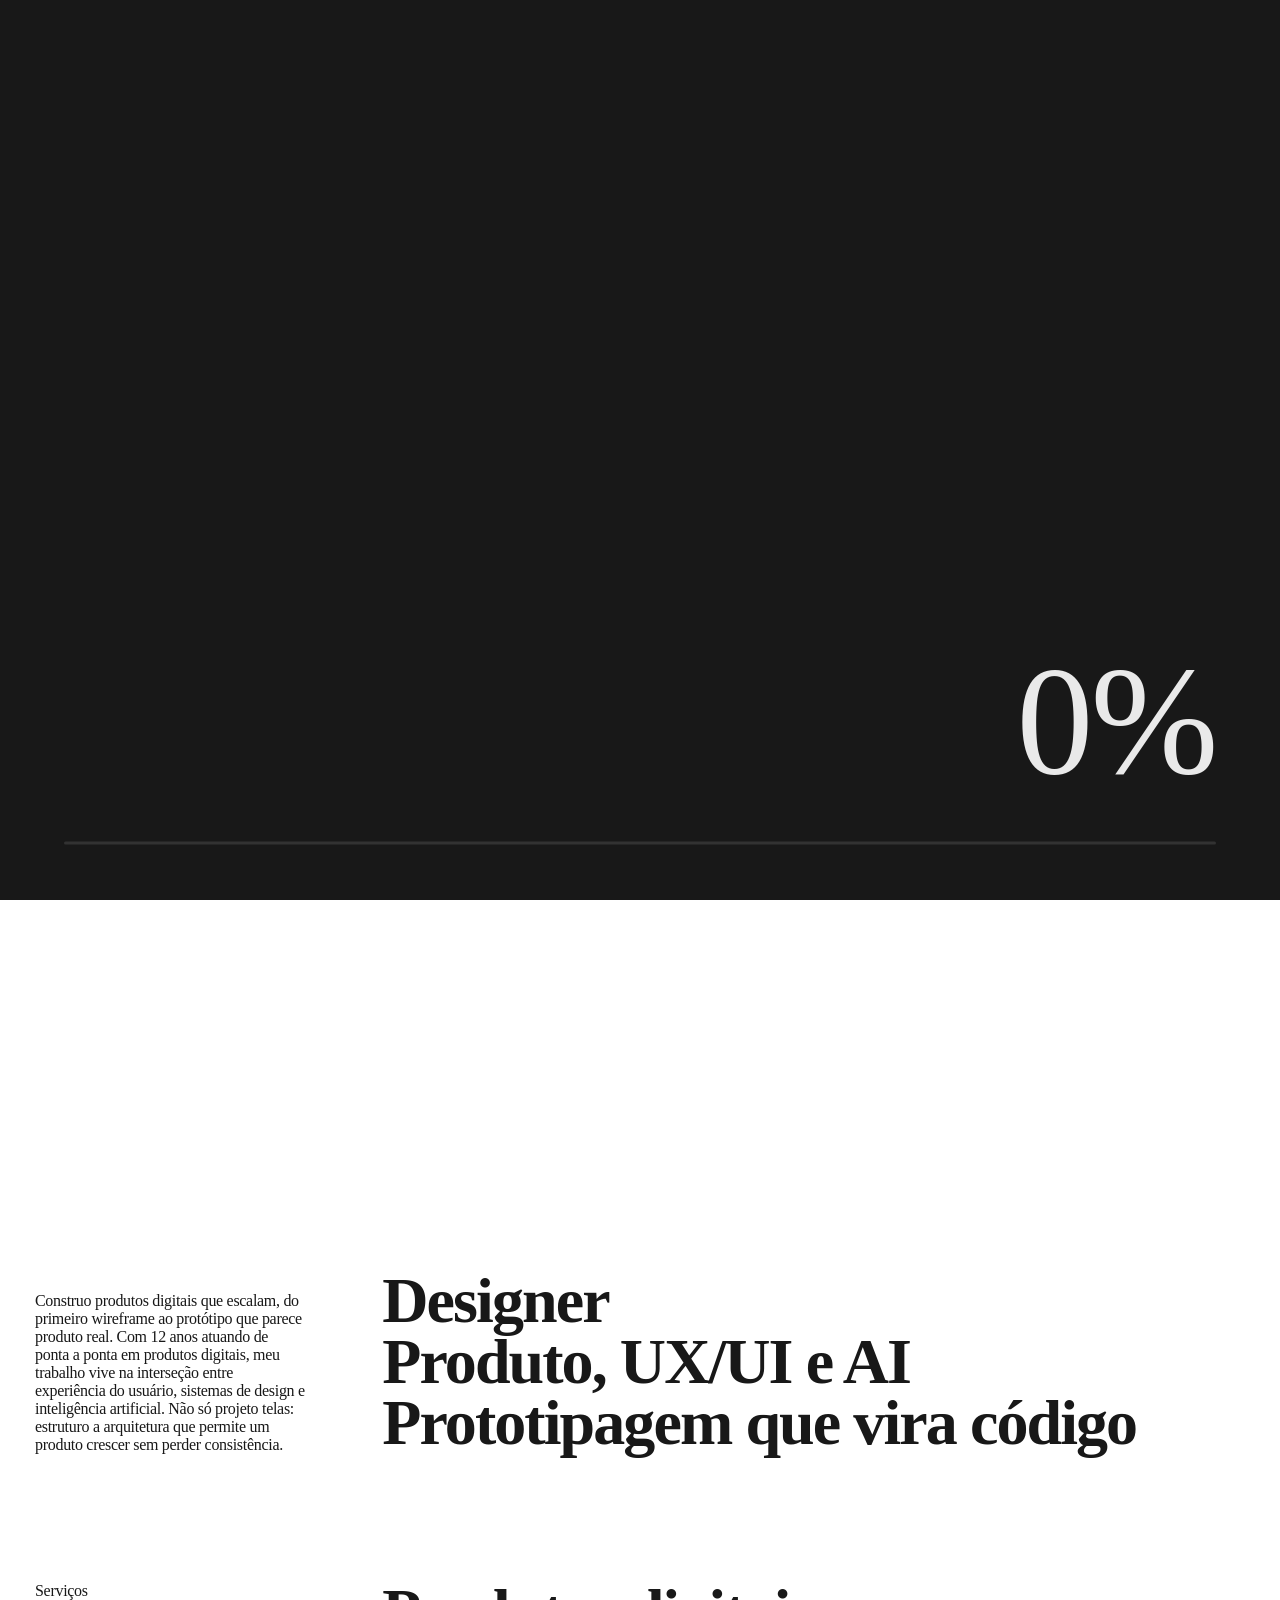
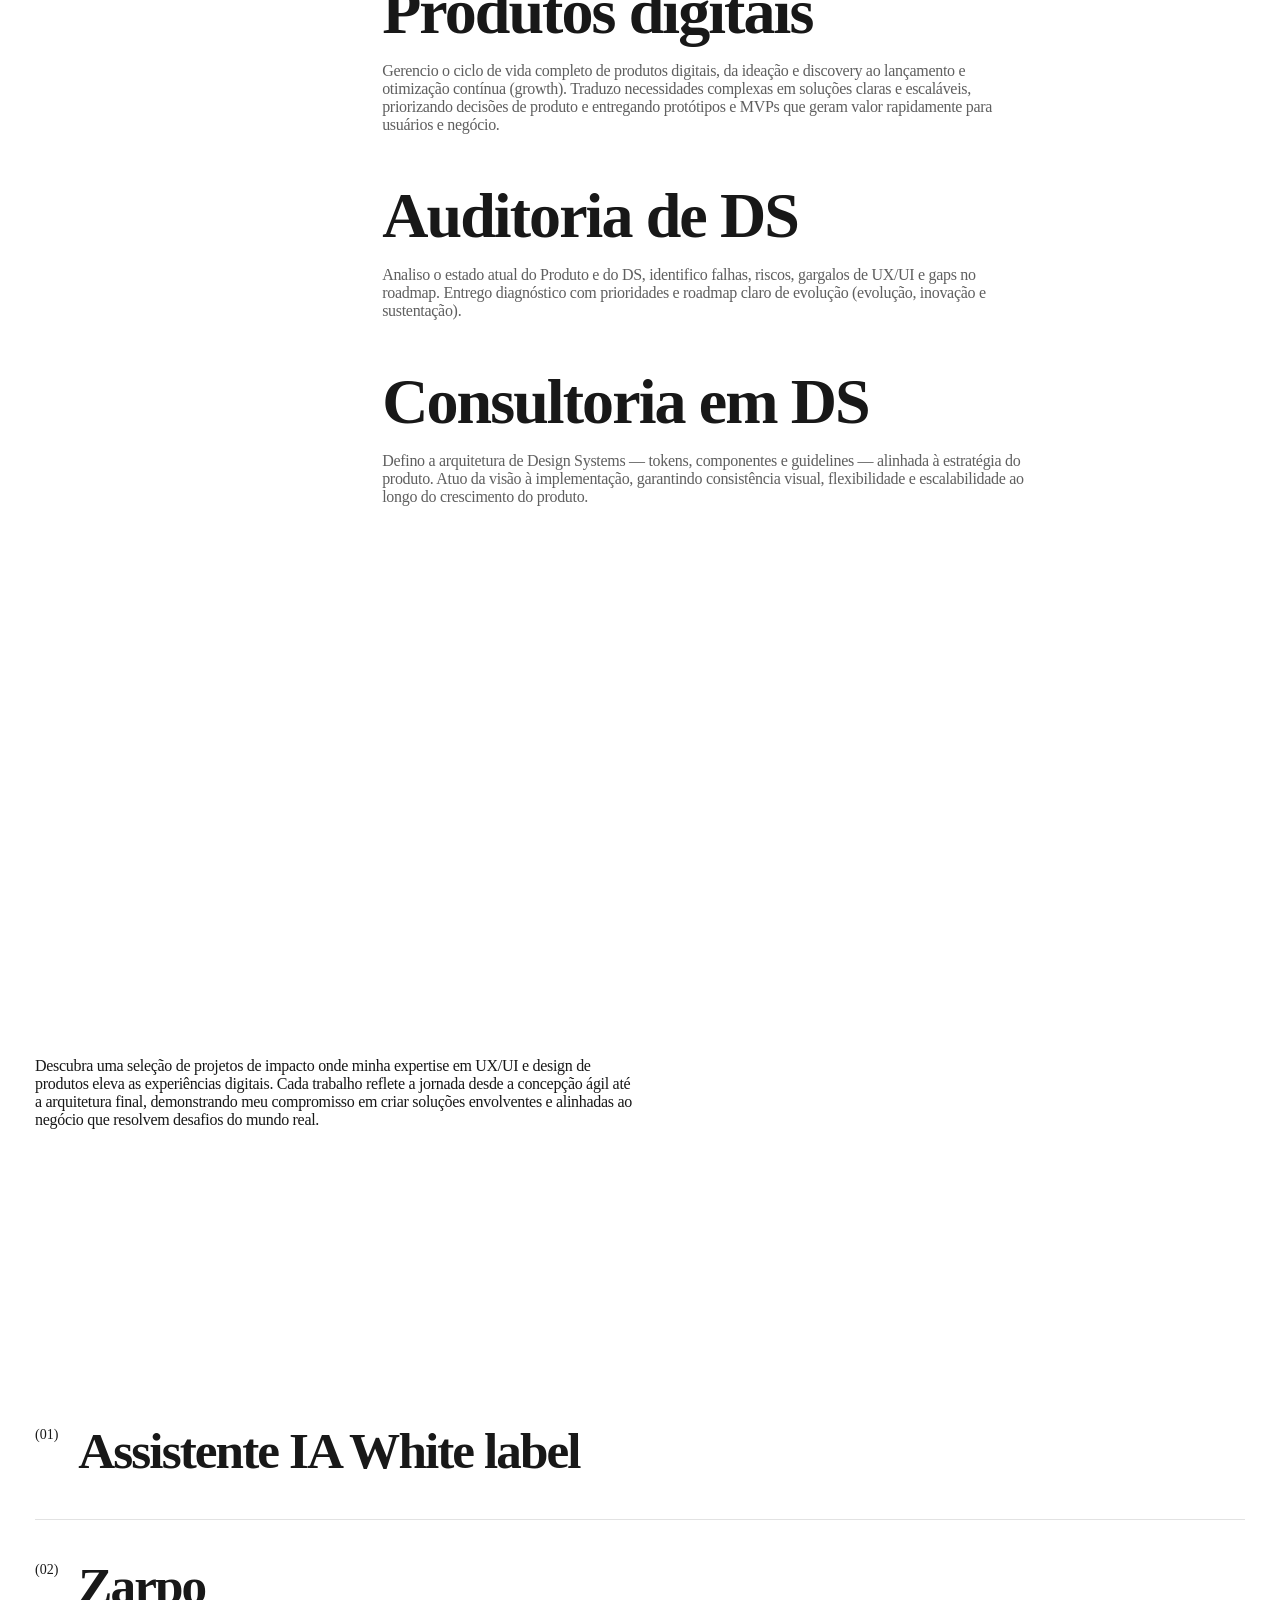
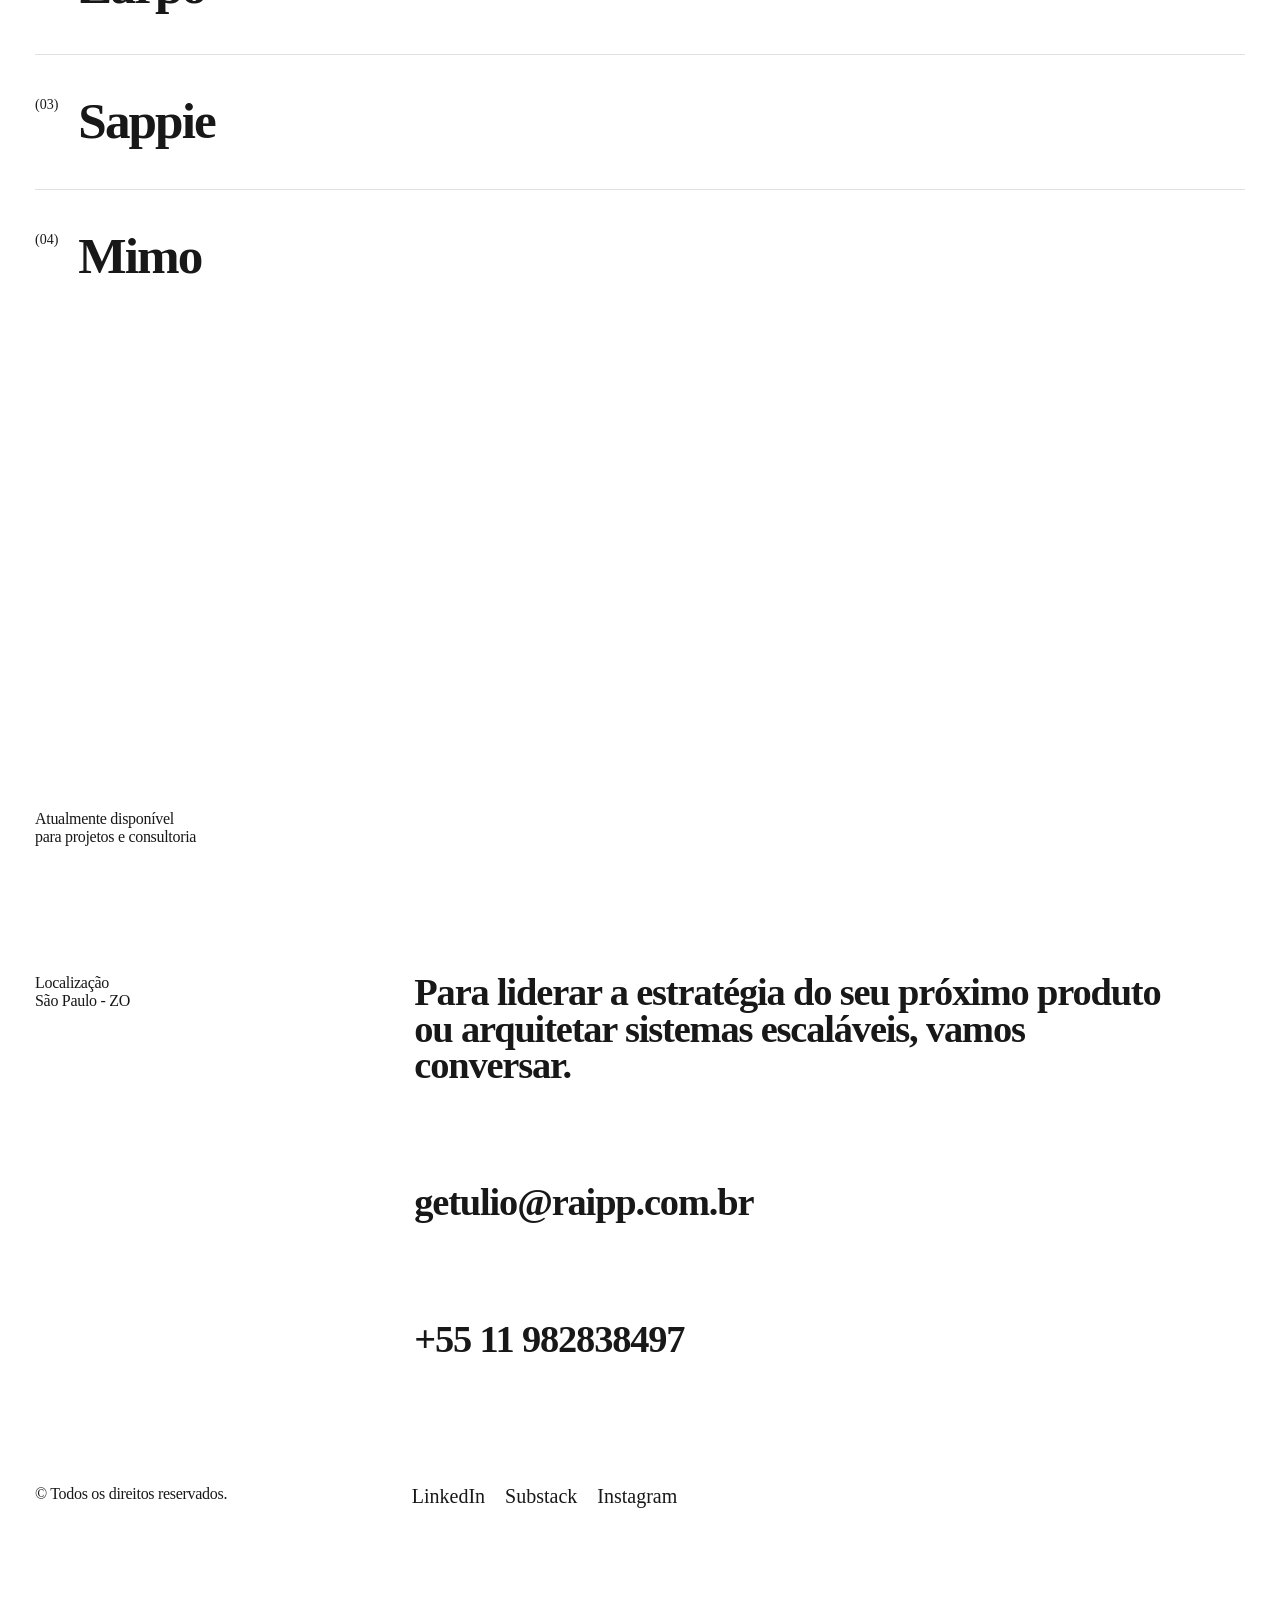
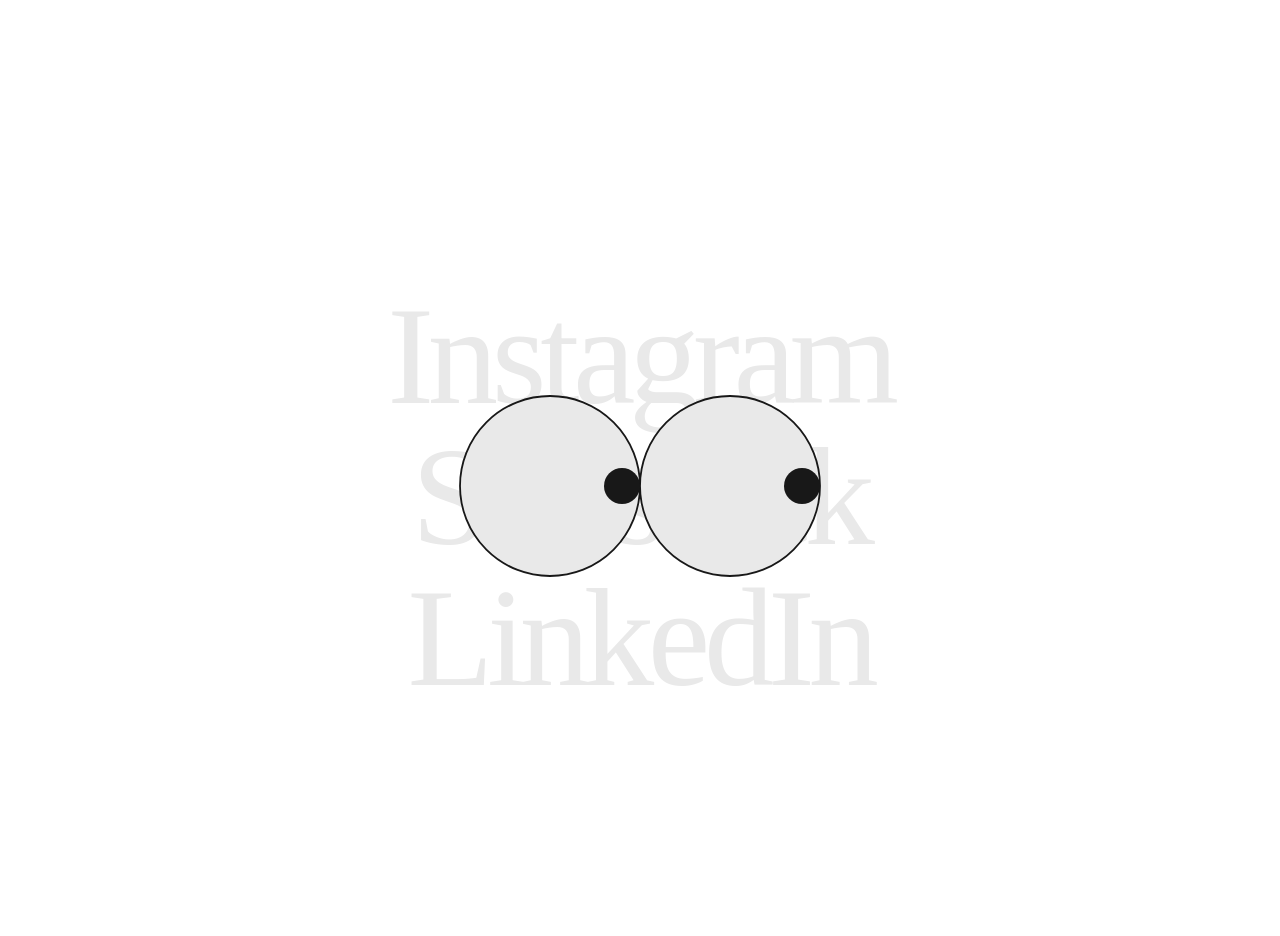
==== commit 4a881791: "style: Reformat long HTML lines and attributes for improved readability." ====
--- a/index.html
+++ b/index.html
@@ -10,18 +10,21 @@
     <link rel="icon" type="image/x-icon" href="assets/favicon.png">
     <title>Raipp — Getulio Lima</title>
     <!-- Social Preview Meta Tags -->
-    <meta name="description" content="Product Designer guiado pela diversidade cultural e inovação, operando como um arquiteto digital para criar experiências únicas e escaláveis.">
+    <meta name="description"
+        content="Product Designer guiado pela diversidade cultural e inovação, operando como um arquiteto digital para criar experiências únicas e escaláveis.">
     <!-- Open Graph / Facebook -->
     <meta property="og:type" content="website">
     <meta property="og:url" content="https://raippdesign.github.io/teste-site/">
-    <meta property="og:title" content="Raipp — Getulio Lima">
-    <meta property="og:description" content="Product Designer guiado pela diversidade cultural e inovação, operando como um arquiteto digital para criar experiências únicas e escaláveis.">
+    <meta property="og:title" content="Hype — Getulio Lima">
+    <meta property="og:description"
+        content="Product Designer guiado pela diversidade cultural e inovação, operando como um arquiteto digital para criar experiências únicas e escaláveis.">
     <meta property="og:image" content="https://raippdesign.github.io/teste-site/assets/social-preview.png">
     <!-- Twitter -->
     <meta property="twitter:card" content="summary_large_image">
     <meta property="twitter:url" content="https://raippdesign.github.io/teste-site/">
-    <meta property="twitter:title" content="Raipp — Getulio Lima">
-    <meta property="twitter:description" content="Product Designer guiado pela diversidade cultural e inovação, operando como um arquiteto digital para criar experiências únicas e escaláveis.">
+    <meta property="twitter:title" content="Hype — Getulio Lima">
+    <meta property="twitter:description"
+        content="Product Designer guiado pela diversidade cultural e inovação, operando como um arquiteto digital para criar experiências únicas e escaláveis.">
     <meta property="twitter:image" content="https://raippdesign.github.io/teste-site/assets/social-preview.png">
     <!-- CSS -->
     <!-- Loco -->
@@ -45,11 +48,12 @@
         <!-- Navbar -->
         <nav>
             <div class="wrapper">
-                <h1>Raipp</h1>
+                <h1>Hype</h1>
                 <div class="links">
                     <a href="index.html" class="underLineLink">Index</a>
                     <a href="approach.html" class="underLineLink">Processo</a>
-                    <a href="https://raippdesign.github.io/teste-site/" target="_blank" class="underLineLink" style="opacity: 0.5;">Ambiente de Teste</a>
+                    <a href="https://raippdesign.github.io/teste-site/" target="_blank" class="underLineLink"
+                        style="opacity: 0.5;">Ambiente de Teste</a>
                 </div>
             </div>
 
@@ -59,11 +63,12 @@
         <!-- Header -->
         <section class="header">
             <div class="wrapper">
-                <img src="assets/profile.jpg" alt="Raipp Profile" class="headerImg" width="auto" height="auto" data-scroll data-scroll-speed="1">
+                <img src="assets/profile.jpg" alt="Raipp Profile" class="headerImg" width="auto" height="auto"
+                    data-scroll data-scroll-speed="1">
                 <div class="text">
                     <p class="font16">Atualmente disponível para projetos e consultoria</p>
                     <p class="font16">
-                        Product Designer guiado pela diversidade cultural e inovação, operando como um arquiteto digital para criar experiências únicas e escaláveis.
+                        Designer estratégico end-to-end, especializado em Design Systems e inovação orientada por IA.
                     </p>
                 </div>
             </div>
@@ -72,7 +77,7 @@
             <div class="marquee">
                 <div class="track">
                     <h1 class="content fontLarge">&nbsp;
-                        Product Designer — UX/UI Designer — Design System — Product Designer — UX/UI Designer — Design System — Product Designer — UX/UI Designer — Design System — Product Designer — UX/UI Designer — Design System — Product Designer — UX/UI Designer — Design System — Product Designer —
+                        Designer estratégico end-to-end, especializado em Design Systems e inovação orientada por IA.
                     </h1>
                 </div>
             </div>
@@ -87,10 +92,15 @@
 
             <div class="about_text">
                 <p class="font16">
-                    Construo produtos digitais que escalam, do primeiro wireframe ao protótipo que parece produto real.  Com 12 anos atuando de ponta a ponta em produtos digitais, meu trabalho vive na interseção entre experiência do usuário, sistemas de design e inteligência artificial. Não só projeto telas: estruturo a arquitetura que permite um produto crescer sem perder consistência.
+                    Construo produtos digitais que escalam, do primeiro wireframe ao protótipo que parece produto real.
+                    Com 12 anos atuando de ponta a ponta em produtos digitais, meu trabalho vive na interseção entre
+                    experiência do usuário, sistemas de design e inteligência artificial. Não só projeto telas:
+                    estruturo a arquitetura que permite um produto crescer sem perder consistência.
                 </p>
                 <h2 class="fontMedium">
-                    Product Designer · UX, UI e AI | Design Systems Architect | Prototipagem com IA que vira código
+                    Designer<br>
+                    Produto, UX/UI e AI<br>
+                    Prototipagem que vira código
                 </h2>
             </div>
             <!-- Tools -->
@@ -147,7 +157,10 @@
                 <!-- paragraph -->
                 <div class="txt">
                     <p class="font16">
-                        Descubra uma seleção de projetos de impacto onde minha expertise em UX/UI e design de produtos eleva as experiências digitais. Cada trabalho reflete a jornada desde a concepção ágil até a arquitetura final, demonstrando meu compromisso em criar soluções envolventes e alinhadas ao negócio que resolvem desafios do mundo real.
+                        Descubra uma seleção de projetos de impacto onde minha expertise em UX/UI e design de produtos
+                        eleva as experiências digitais. Cada trabalho reflete a jornada desde a concepção ágil até a
+                        arquitetura final, demonstrando meu compromisso em criar soluções envolventes e alinhadas ao
+                        negócio que resolvem desafios do mundo real.
                     </p>
                 </div>
             </div>
@@ -254,7 +267,8 @@
                     <div class="footer_col">
                         <p class="font16">Localização <br> São Paulo - ZO</p>
                         <h3 class="fontSmall">
-                            Para liderar a estratégia do seu próximo produto ou arquitetar sistemas escaláveis, vamos conversar.
+                            Para liderar a estratégia do seu próximo produto ou arquitetar sistemas escaláveis, vamos
+                            conversar.
                             <br><br>
                             <a href="mailto:getulio@raipp.com.br" class="underLineLink">getulio@raipp.com.br</a>
                             <br>
@@ -264,9 +278,12 @@
                     <div class="footer_col2">
                         <p class="font16">© Todos os direitos reservados.</p>
                         <div class="footer_inner_links">
-                            <a href="https://linkedin.com/in/getuliosoueu" target="_blank" class="underLineLink">LinkedIn</a>
-                            <a href="https://substack.com/@getuliosoueu" target="_blank" class="underLineLink">Substack</a>
-                            <a href="https://instagram.com/oamanhadodesign" target="_blank" class="underLineLink">Instagram</a>
+                            <a href="https://linkedin.com/in/getuliosoueu" target="_blank"
+                                class="underLineLink">LinkedIn</a>
+                            <a href="https://substack.com/@getuliosoueu" target="_blank"
+                                class="underLineLink">Substack</a>
+                            <a href="https://instagram.com/oamanhadodesign" target="_blank"
+                                class="underLineLink">Instagram</a>
                         </div>
                     </div>
                 </div>
@@ -291,13 +308,16 @@
                     <!-- Links -->
                     <div class="footer_container" data-scroll data-scroll-speed="-2">
                         <div>
-                            <a href="https://instagram.com/oamanhadodesign" target="_blank" class="footer_text">Instagram</a>
+                            <a href="https://instagram.com/oamanhadodesign" target="_blank"
+                                class="footer_text">Instagram</a>
                         </div>
                         <div>
-                            <a href="https://substack.com/@getuliosoueu" target="_blank" class="footer_text">Substack</a>
+                            <a href="https://substack.com/@getuliosoueu" target="_blank"
+                                class="footer_text">Substack</a>
                         </div>
                         <div>
-                            <a href="https://linkedin.com/in/getuliosoueu" target="_blank" class="footer_text">LinkedIn</a>
+                            <a href="https://linkedin.com/in/getuliosoueu" target="_blank"
+                                class="footer_text">LinkedIn</a>
                         </div>
                     </div>
                 </div>
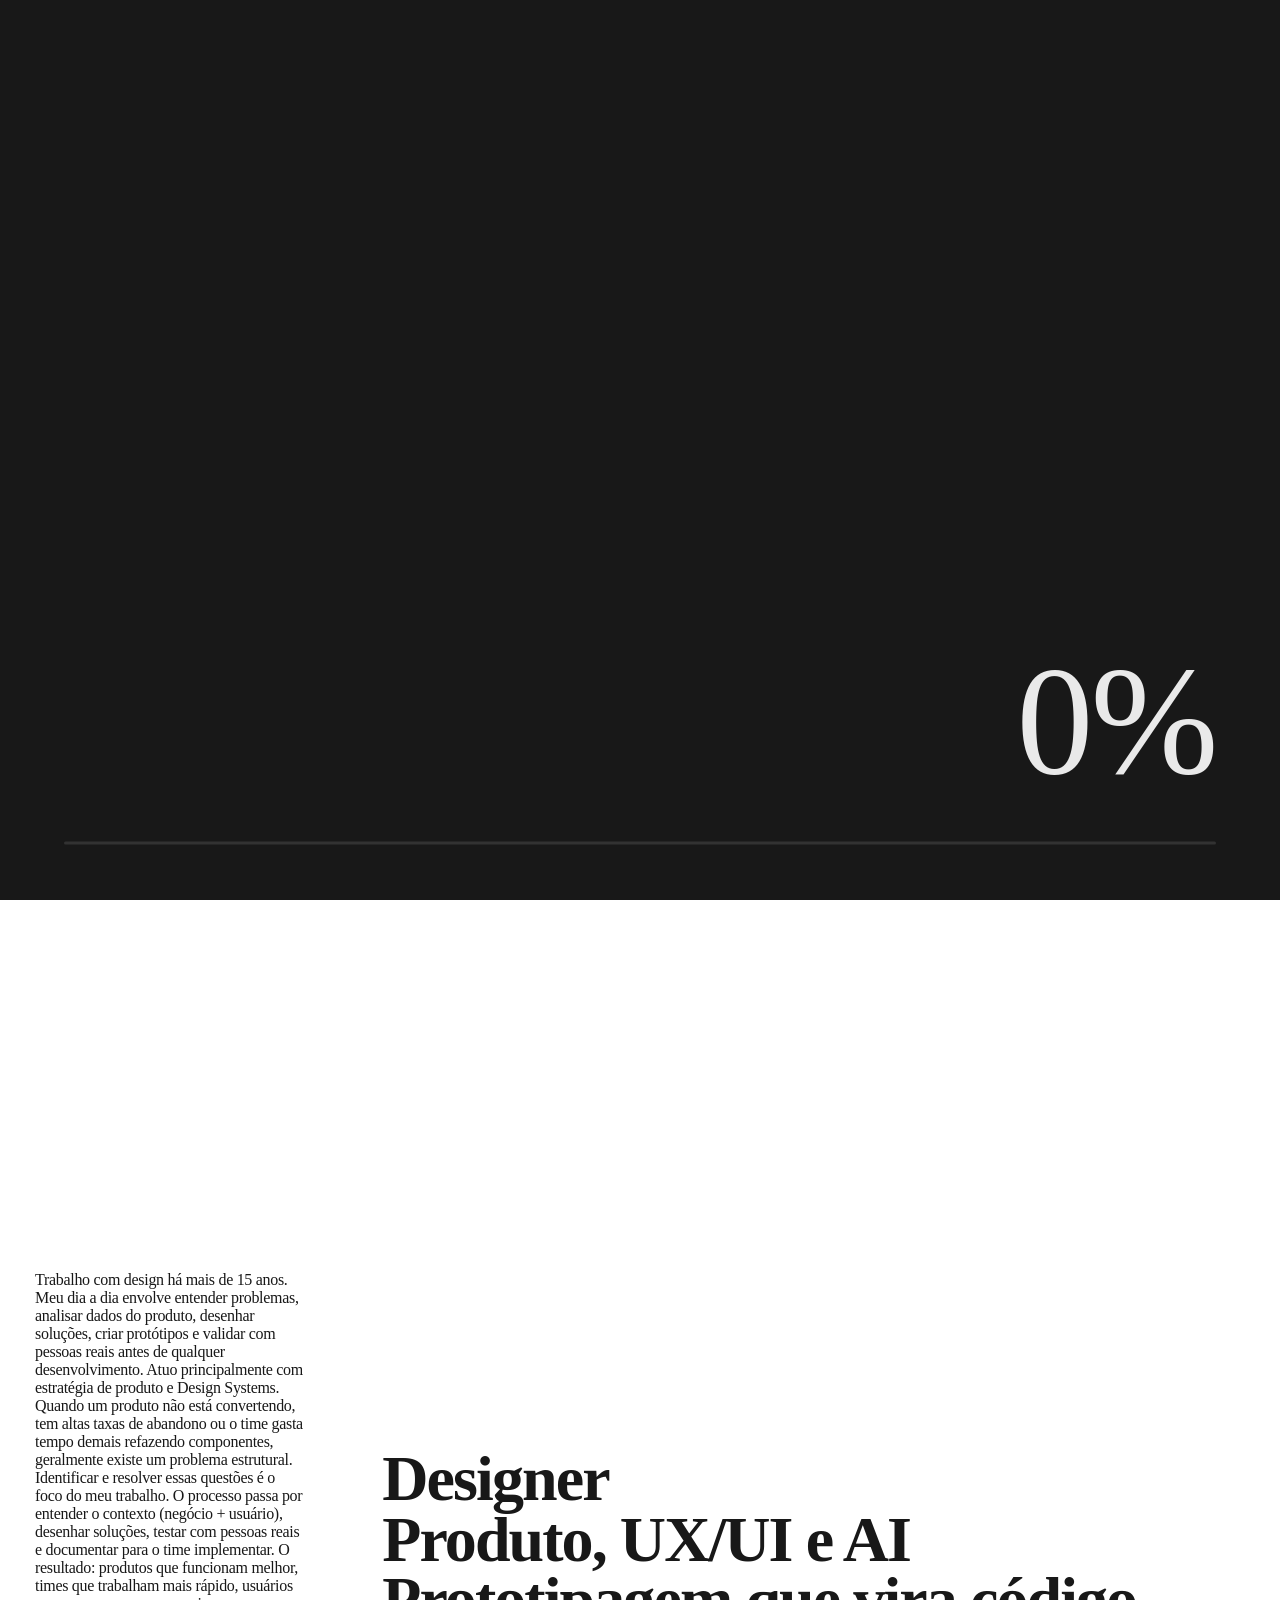
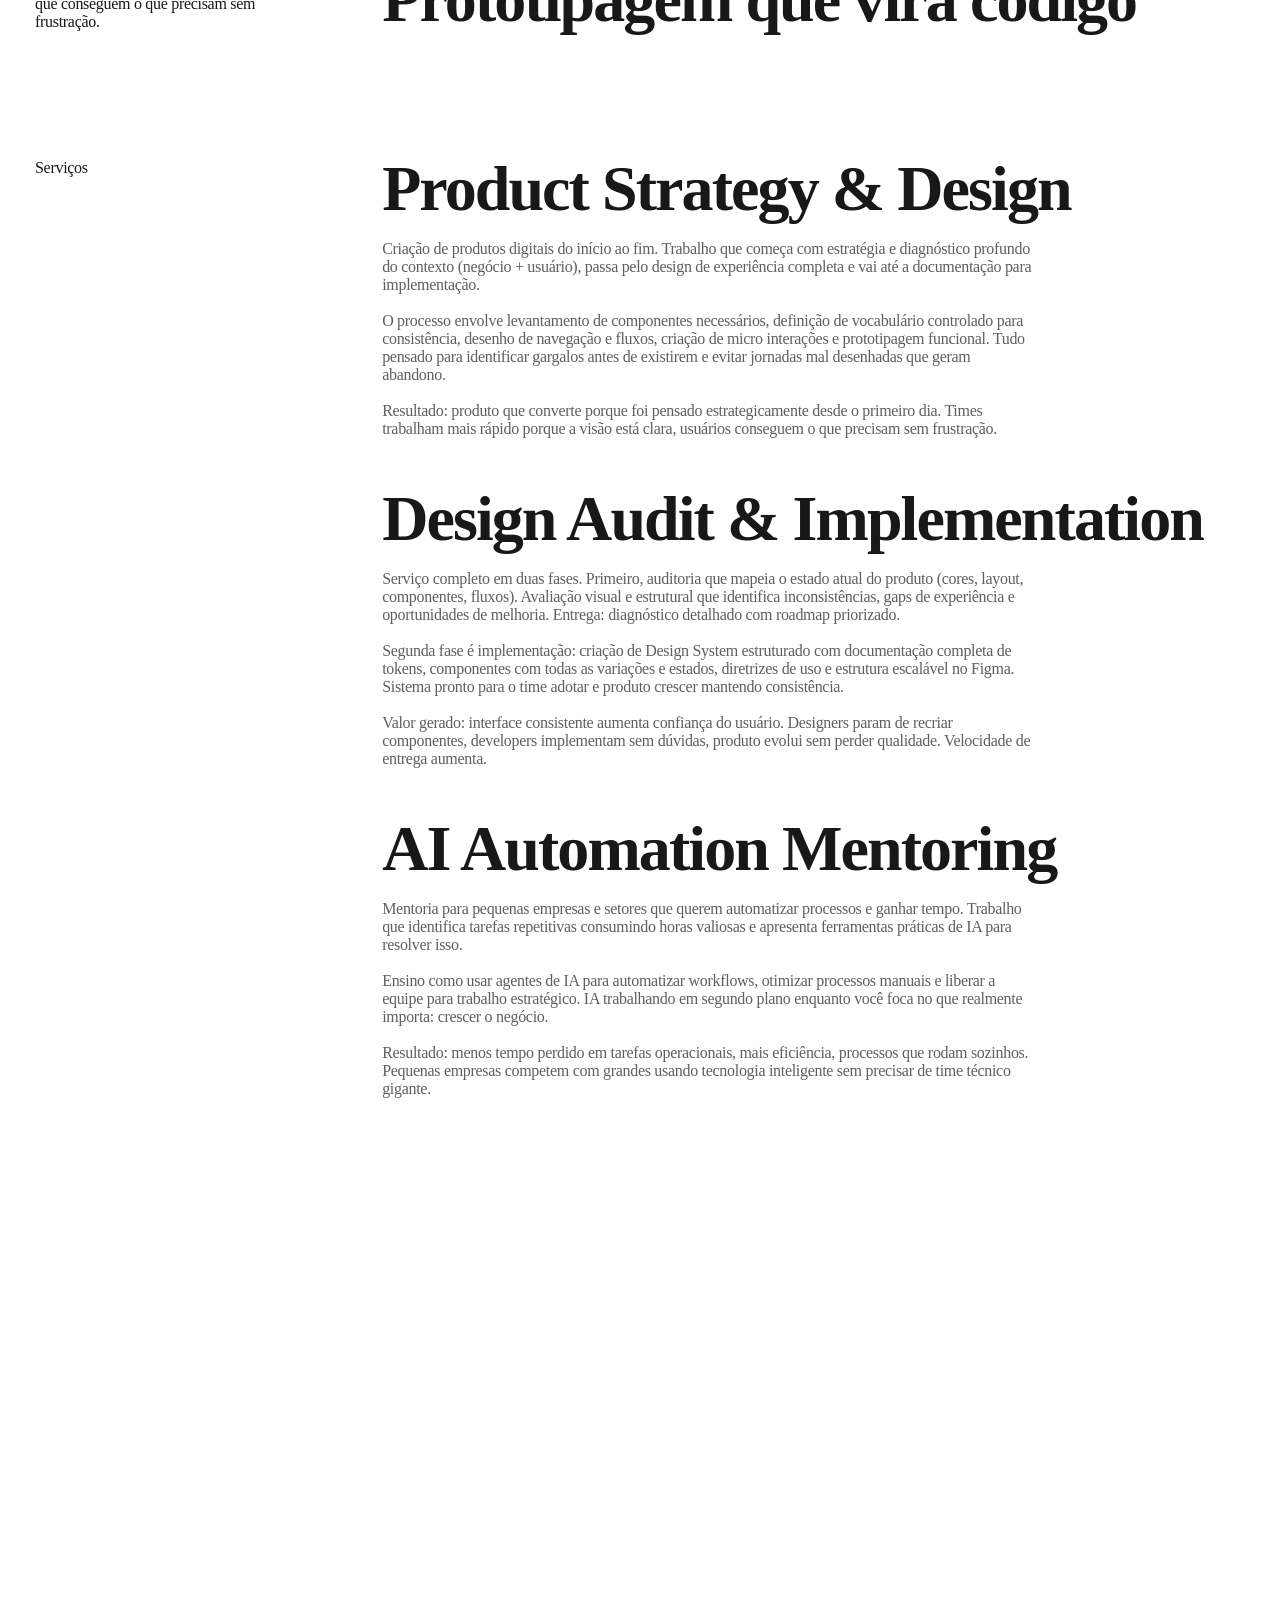
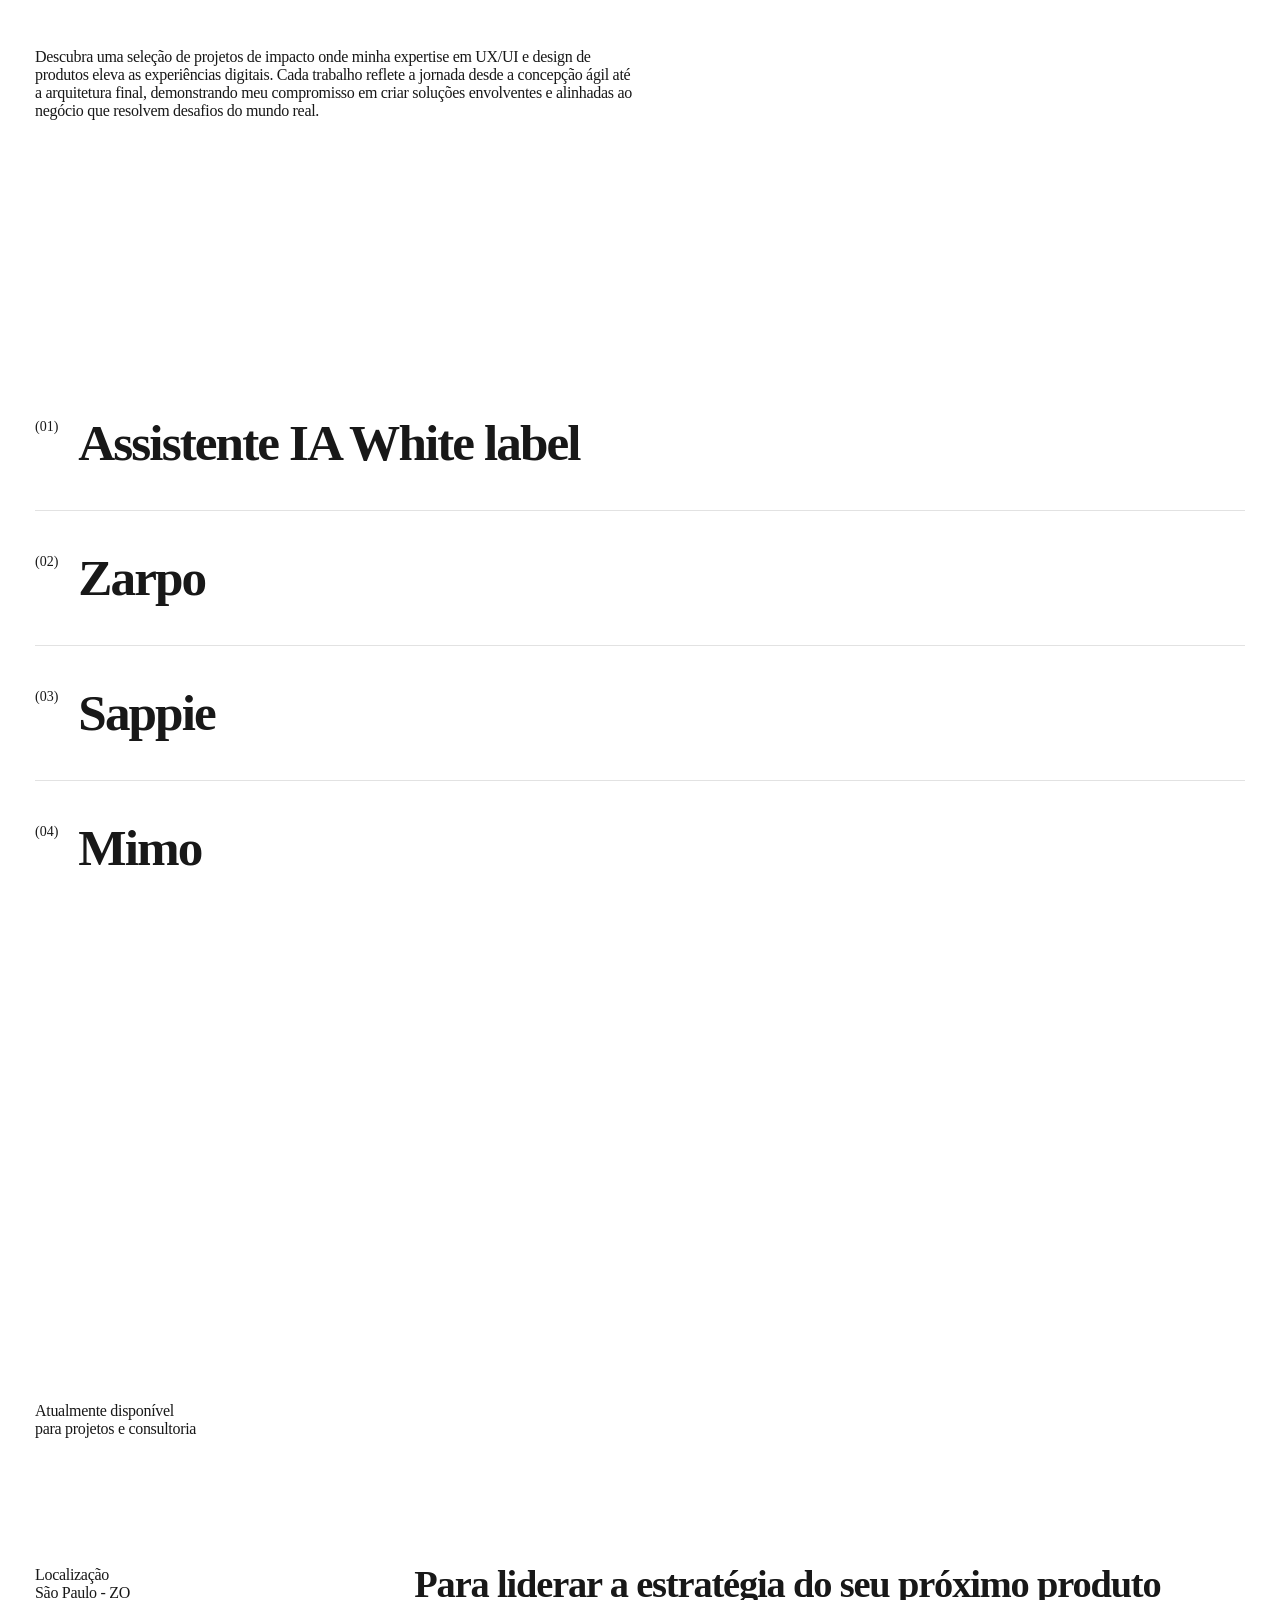
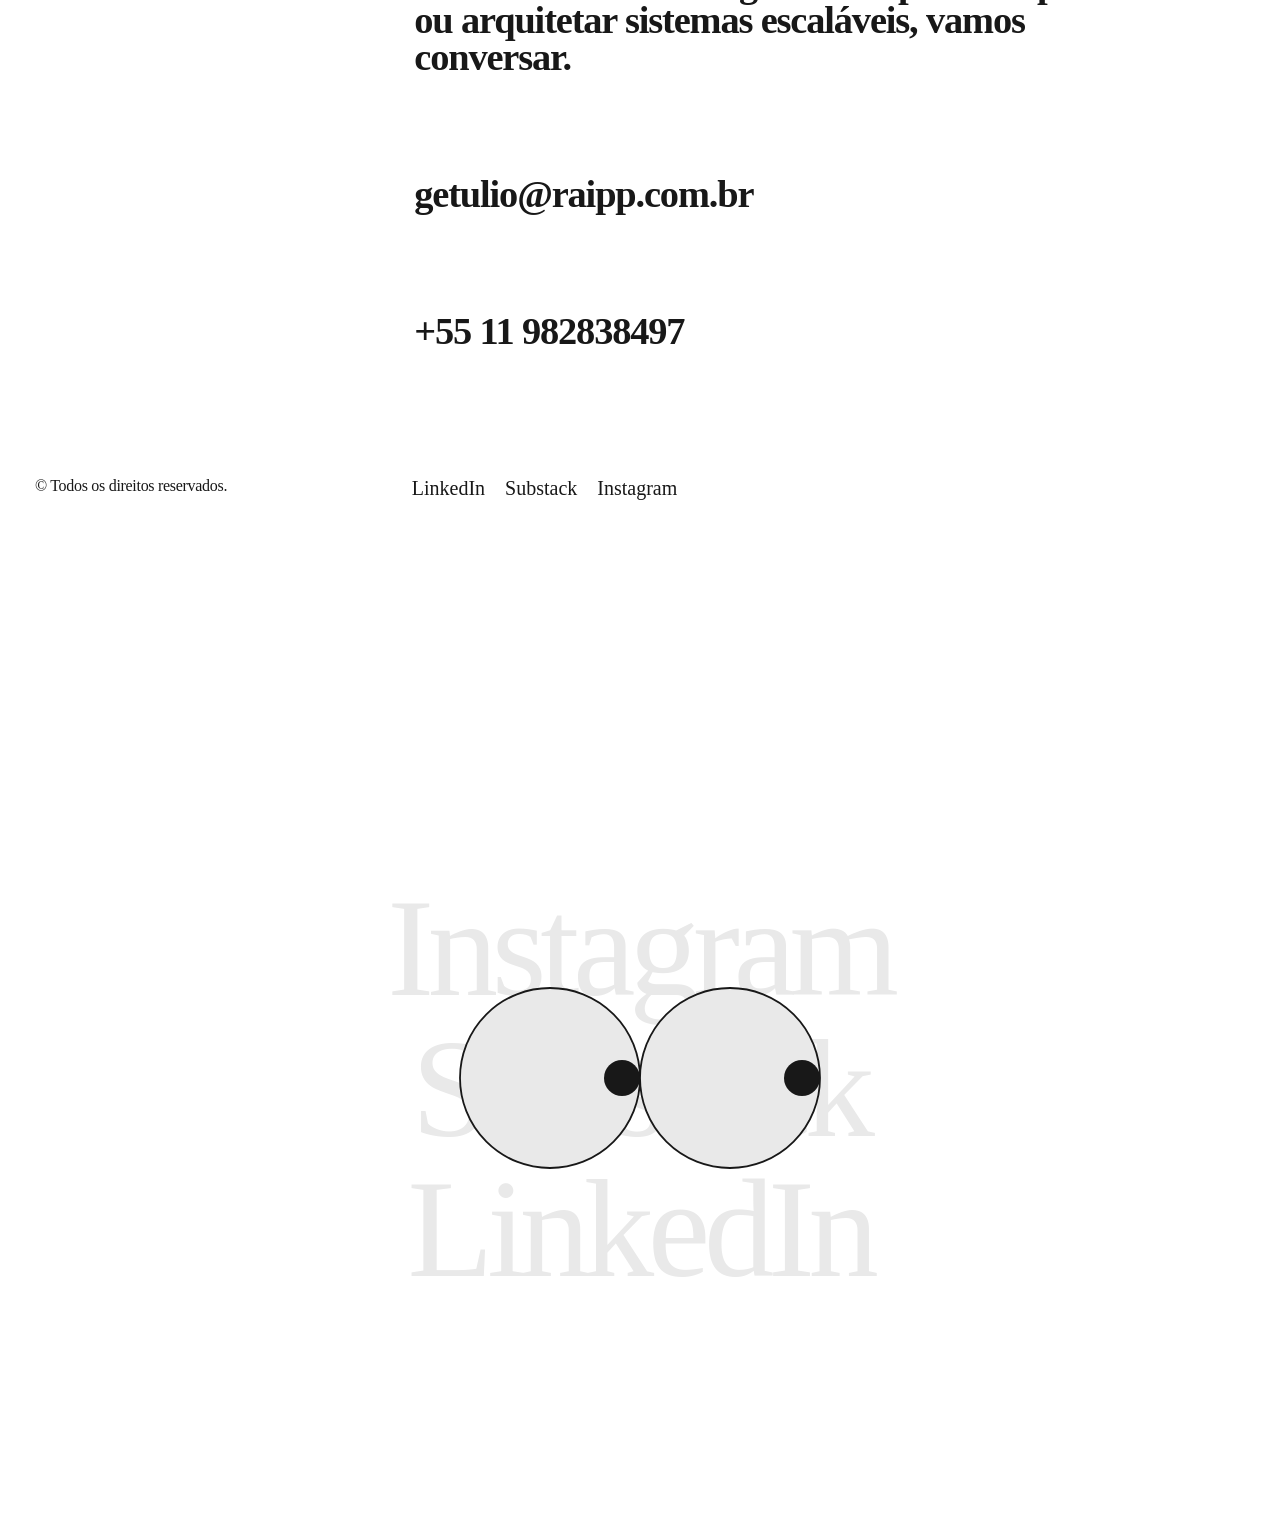
==== commit 83414c55: "Update Services section and about text in index and approach" ====
--- a/index.html
+++ b/index.html
@@ -15,14 +15,14 @@
     <!-- Open Graph / Facebook -->
     <meta property="og:type" content="website">
     <meta property="og:url" content="https://raippdesign.github.io/teste-site/">
-    <meta property="og:title" content="Hype — Getulio Lima">
+    <meta property="og:title" content="Raipp — Getulio Lima">
     <meta property="og:description"
         content="Product Designer guiado pela diversidade cultural e inovação, operando como um arquiteto digital para criar experiências únicas e escaláveis.">
     <meta property="og:image" content="https://raippdesign.github.io/teste-site/assets/social-preview.png">
     <!-- Twitter -->
     <meta property="twitter:card" content="summary_large_image">
     <meta property="twitter:url" content="https://raippdesign.github.io/teste-site/">
-    <meta property="twitter:title" content="Hype — Getulio Lima">
+    <meta property="twitter:title" content="Raipp — Getulio Lima">
     <meta property="twitter:description"
         content="Product Designer guiado pela diversidade cultural e inovação, operando como um arquiteto digital para criar experiências únicas e escaláveis.">
     <meta property="twitter:image" content="https://raippdesign.github.io/teste-site/assets/social-preview.png">
@@ -48,7 +48,7 @@
         <!-- Navbar -->
         <nav>
             <div class="wrapper">
-                <h1>Hype</h1>
+                <h1>Raipp</h1>
                 <div class="links">
                     <a href="index.html" class="underLineLink">Index</a>
                     <a href="approach.html" class="underLineLink">Processo</a>
@@ -67,8 +67,10 @@
                     data-scroll data-scroll-speed="1">
                 <div class="text">
                     <p class="font16">Atualmente disponível para projetos e consultoria</p>
+                    <h1>Getúlio</h1>
                     <p class="font16">
-                        Designer estratégico end-to-end, especializado em Design Systems e inovação orientada por IA.
+                        Strategic Product Designer
+Resolvo problemas de produto através de design centrado no usuário. Da estratégia à execução, transformo complexidade em clareza e otimizo processos para gerar valor real.
                     </p>
                 </div>
             </div>
@@ -92,10 +94,9 @@
 
             <div class="about_text">
                 <p class="font16">
-                    Construo produtos digitais que escalam, do primeiro wireframe ao protótipo que parece produto real.
-                    Com 12 anos atuando de ponta a ponta em produtos digitais, meu trabalho vive na interseção entre
-                    experiência do usuário, sistemas de design e inteligência artificial. Não só projeto telas:
-                    estruturo a arquitetura que permite um produto crescer sem perder consistência.
+                    Trabalho com design há mais de 15 anos. Meu dia a dia envolve entender problemas, analisar dados do produto, desenhar soluções, criar protótipos e validar com pessoas reais antes de qualquer desenvolvimento.
+Atuo principalmente com estratégia de produto e Design Systems. Quando um produto não está convertendo, tem altas taxas de abandono ou o time gasta tempo demais refazendo componentes, geralmente existe um problema estrutural. Identificar e resolver essas questões é o foco do meu trabalho.
+O processo passa por entender o contexto (negócio + usuário), desenhar soluções, testar com pessoas reais e documentar para o time implementar. O resultado: produtos que funcionam melhor, times que trabalham mais rápido, usuários que conseguem o que precisam sem frustração.
                 </p>
                 <h2 class="fontMedium">
                     Designer<br>
@@ -110,33 +111,33 @@
                 </div>
                 <div class="tools_wrapper">
                     <div>
-                        <h2 class="fontMedium">Produtos digitais</h2>
+                        <h2 class="fontMedium">Product Strategy & Design</h2>
                         <p class="font16">
-                            Gerencio o ciclo de vida completo de produtos digitais,
-                            da ideação e discovery ao lançamento e otimização
-                            contínua (growth). Traduzo necessidades complexas em
-                            soluções claras e escaláveis, priorizando decisões de
-                            produto e entregando protótipos e MVPs que geram
-                            valor rapidamente para usuários e negócio.
+                            Criação de produtos digitais do início ao fim. Trabalho que começa com estratégia e diagnóstico profundo do contexto (negócio + usuário), passa pelo design de experiência completa e vai até a documentação para implementação.
+                            <br><br>
+                            O processo envolve levantamento de componentes necessários, definição de vocabulário controlado para consistência, desenho de navegação e fluxos, criação de micro interações e prototipagem funcional. Tudo pensado para identificar gargalos antes de existirem e evitar jornadas mal desenhadas que geram abandono.
+                            <br><br>
+                            Resultado: produto que converte porque foi pensado estrategicamente desde o primeiro dia. Times trabalham mais rápido porque a visão está clara, usuários conseguem o que precisam sem frustração.
                         </p>
                     </div>
                     <div>
-                        <h2 class="fontMedium">Auditoria de DS</h2>
+                        <h2 class="fontMedium">Design Audit & Implementation</h2>
                         <p class="font16">
-                            Analiso o estado atual do Produto e do DS, identifico
-                            falhas, riscos, gargalos de UX/UI e gaps no roadmap.
-                            Entrego diagnóstico com prioridades e roadmap claro de
-                            evolução (evolução, inovação e sustentação).
+                            Serviço completo em duas fases. Primeiro, auditoria que mapeia o estado atual do produto (cores, layout, componentes, fluxos). Avaliação visual e estrutural que identifica inconsistências, gaps de experiência e oportunidades de melhoria. Entrega: diagnóstico detalhado com roadmap priorizado.
+                            <br><br>
+                            Segunda fase é implementação: criação de Design System estruturado com documentação completa de tokens, componentes com todas as variações e estados, diretrizes de uso e estrutura escalável no Figma. Sistema pronto para o time adotar e produto crescer mantendo consistência.
+                            <br><br>
+                            Valor gerado: interface consistente aumenta confiança do usuário. Designers param de recriar componentes, developers implementam sem dúvidas, produto evolui sem perder qualidade. Velocidade de entrega aumenta.
                         </p>
                     </div>
                     <div>
-                        <h2 class="fontMedium">Consultoria em DS</h2>
+                        <h2 class="fontMedium">AI Automation Mentoring</h2>
                         <p class="font16">
-                            Defino a arquitetura de Design Systems — tokens,
-                            componentes e guidelines — alinhada à estratégia do
-                            produto. Atuo da visão à implementação, garantindo
-                            consistência visual, flexibilidade e escalabilidade ao
-                            longo do crescimento do produto.
+                            Mentoria para pequenas empresas e setores que querem automatizar processos e ganhar tempo. Trabalho que identifica tarefas repetitivas consumindo horas valiosas e apresenta ferramentas práticas de IA para resolver isso.
+                            <br><br>
+                            Ensino como usar agentes de IA para automatizar workflows, otimizar processos manuais e liberar a equipe para trabalho estratégico. IA trabalhando em segundo plano enquanto você foca no que realmente importa: crescer o negócio.
+                            <br><br>
+                            Resultado: menos tempo perdido em tarefas operacionais, mais eficiência, processos que rodam sozinhos. Pequenas empresas competem com grandes usando tecnologia inteligente sem precisar de time técnico gigante.
                         </p>
                     </div>
                 </div>
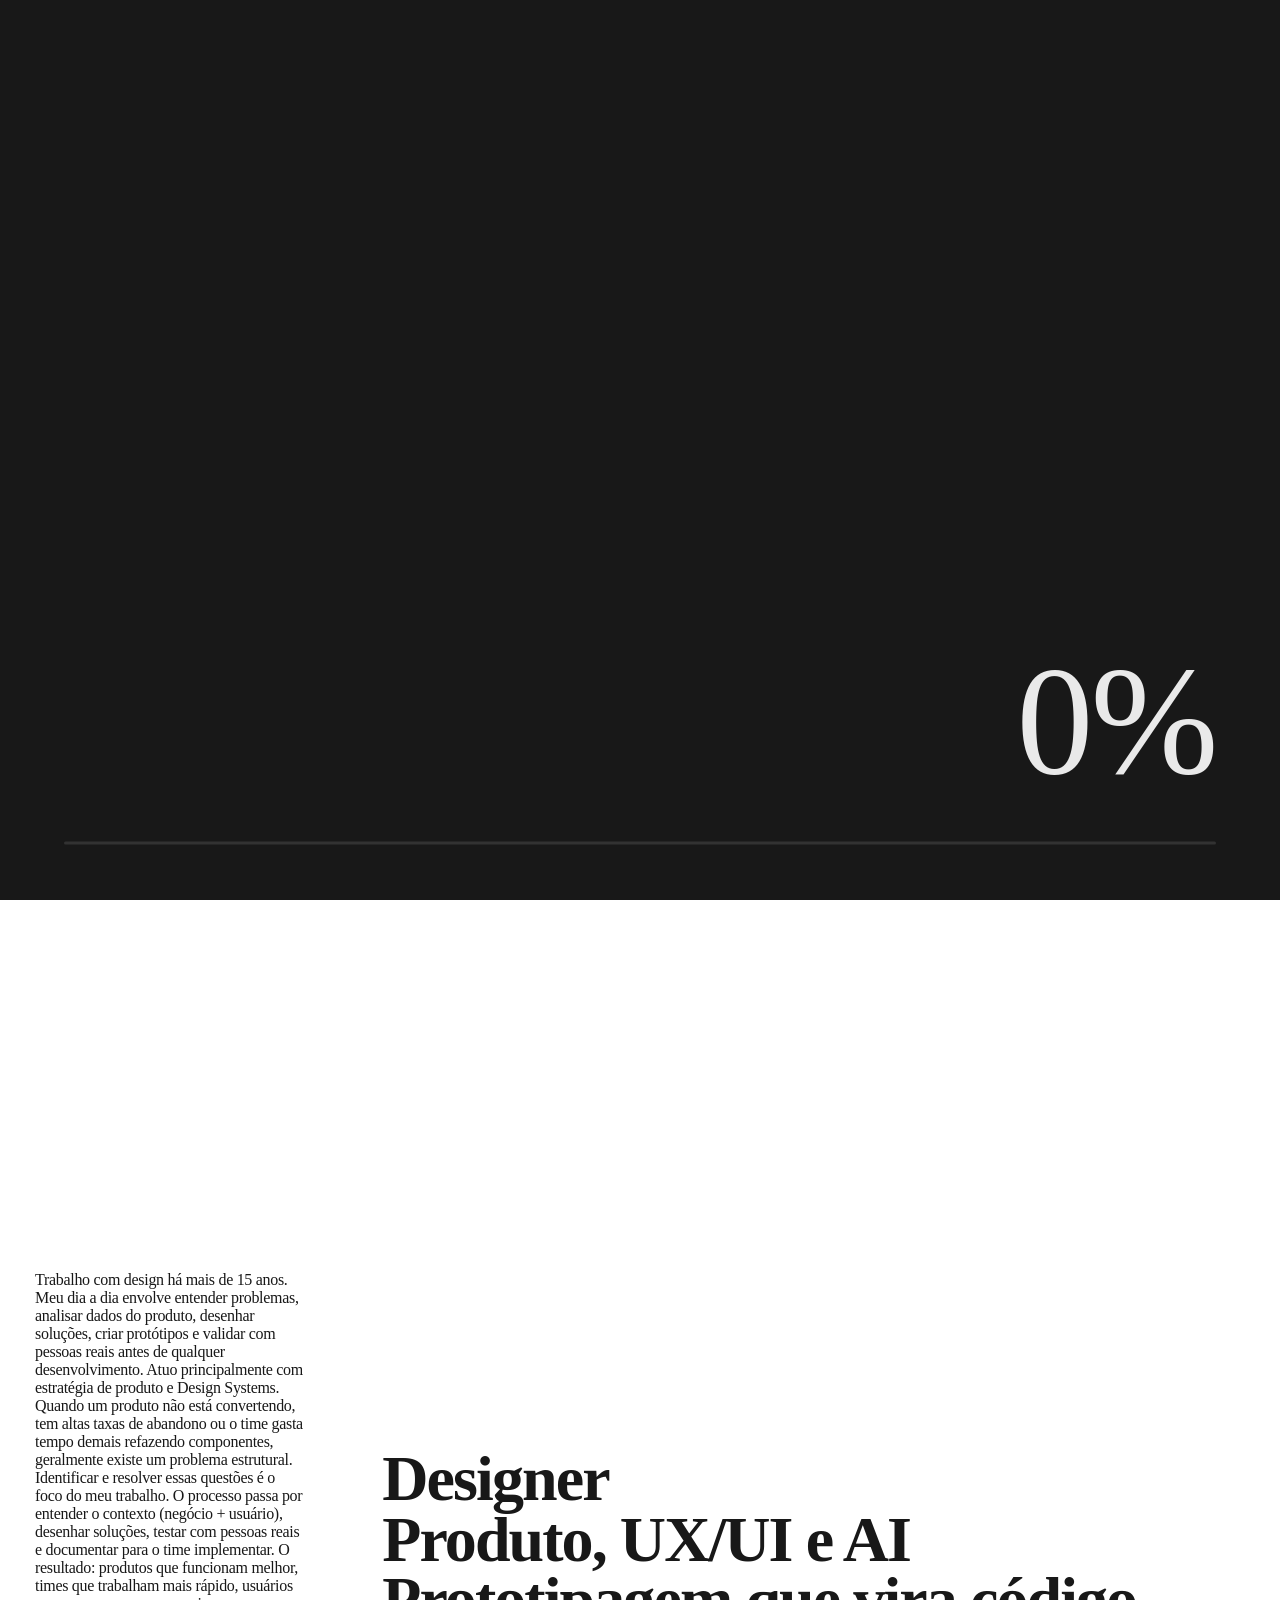
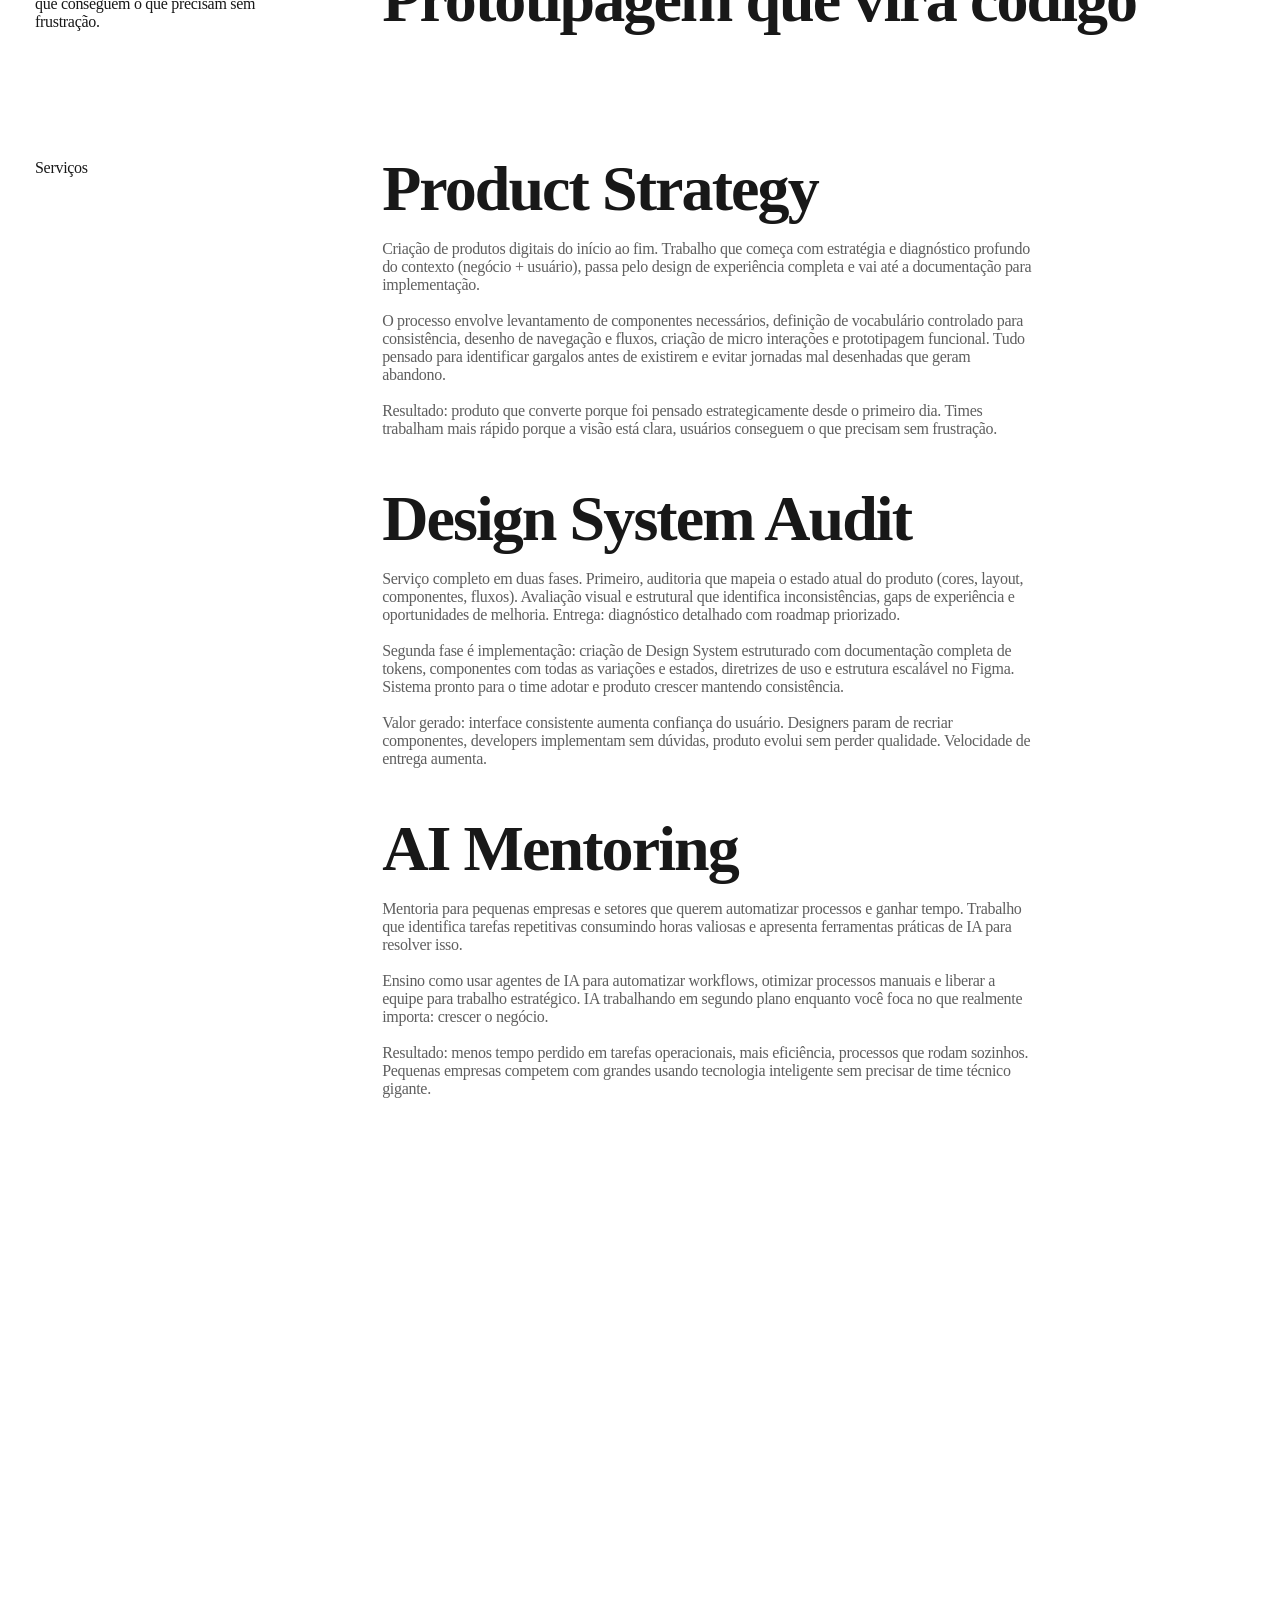
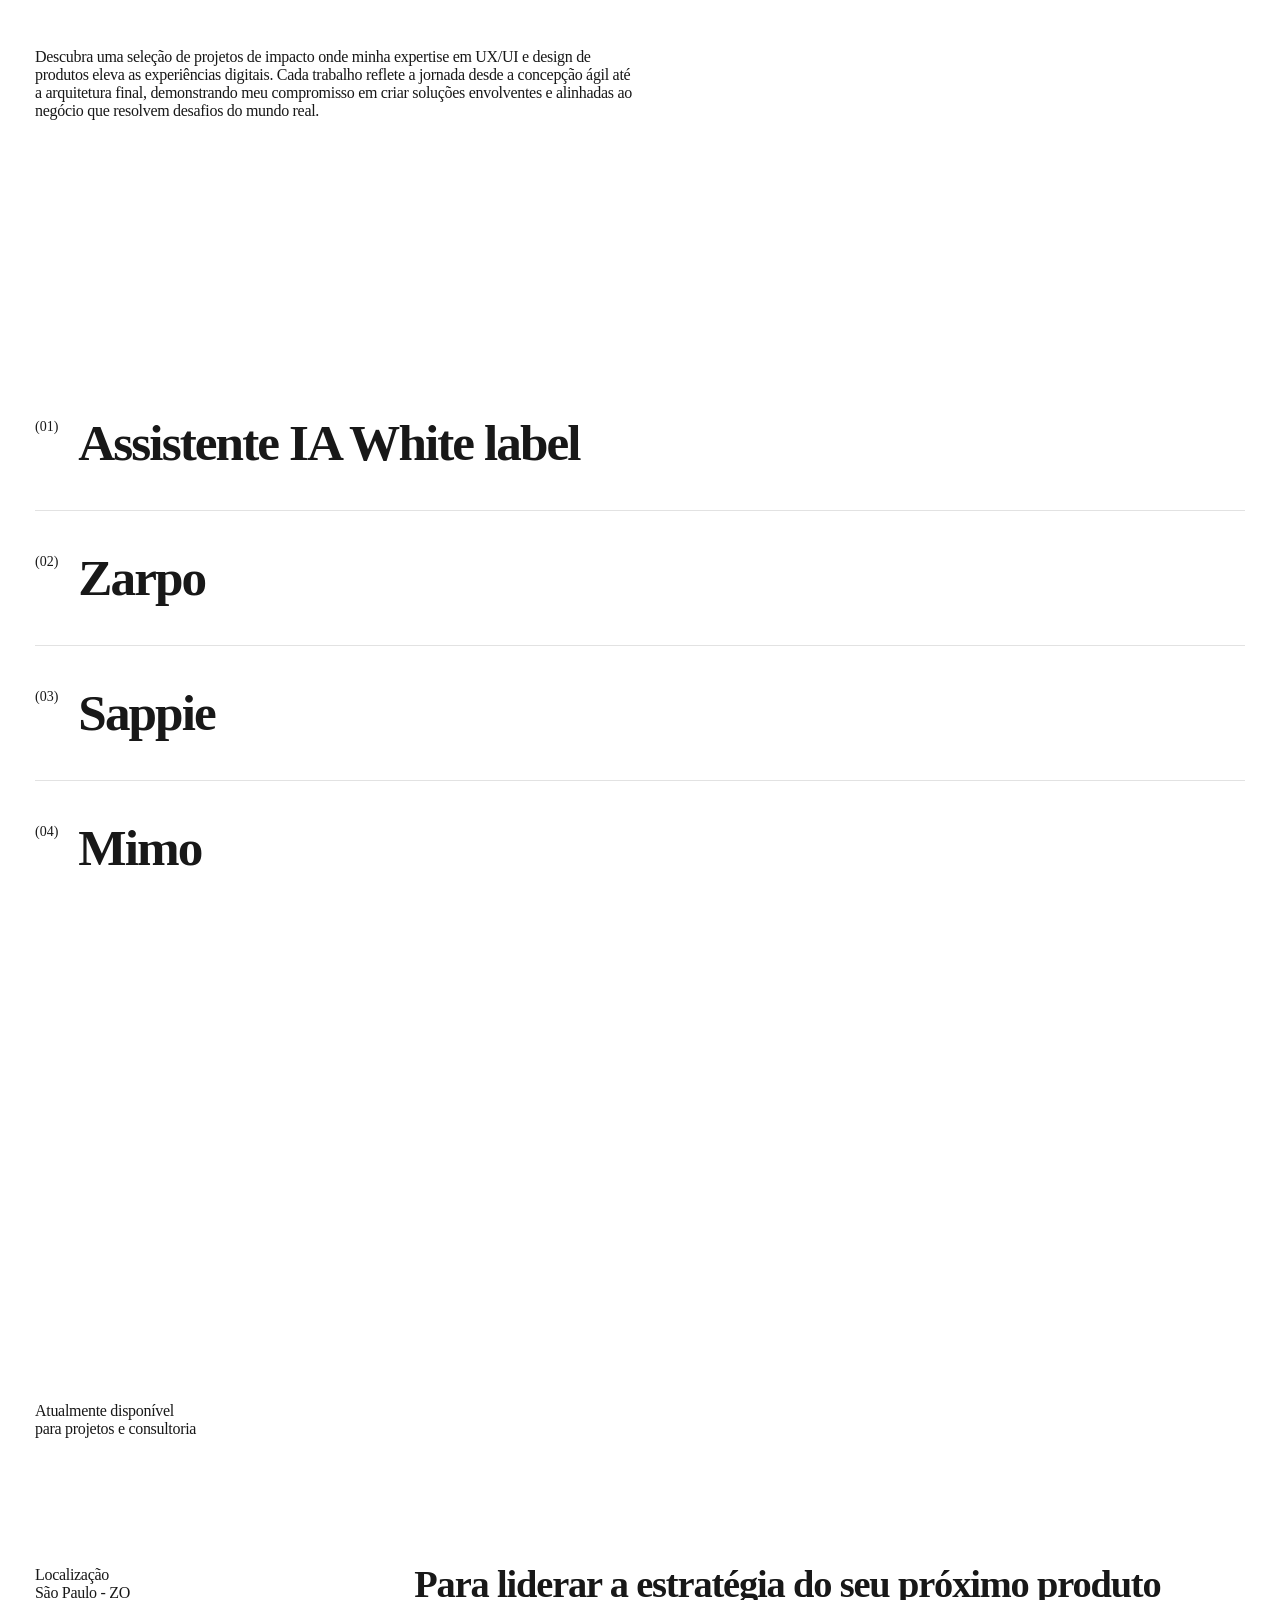
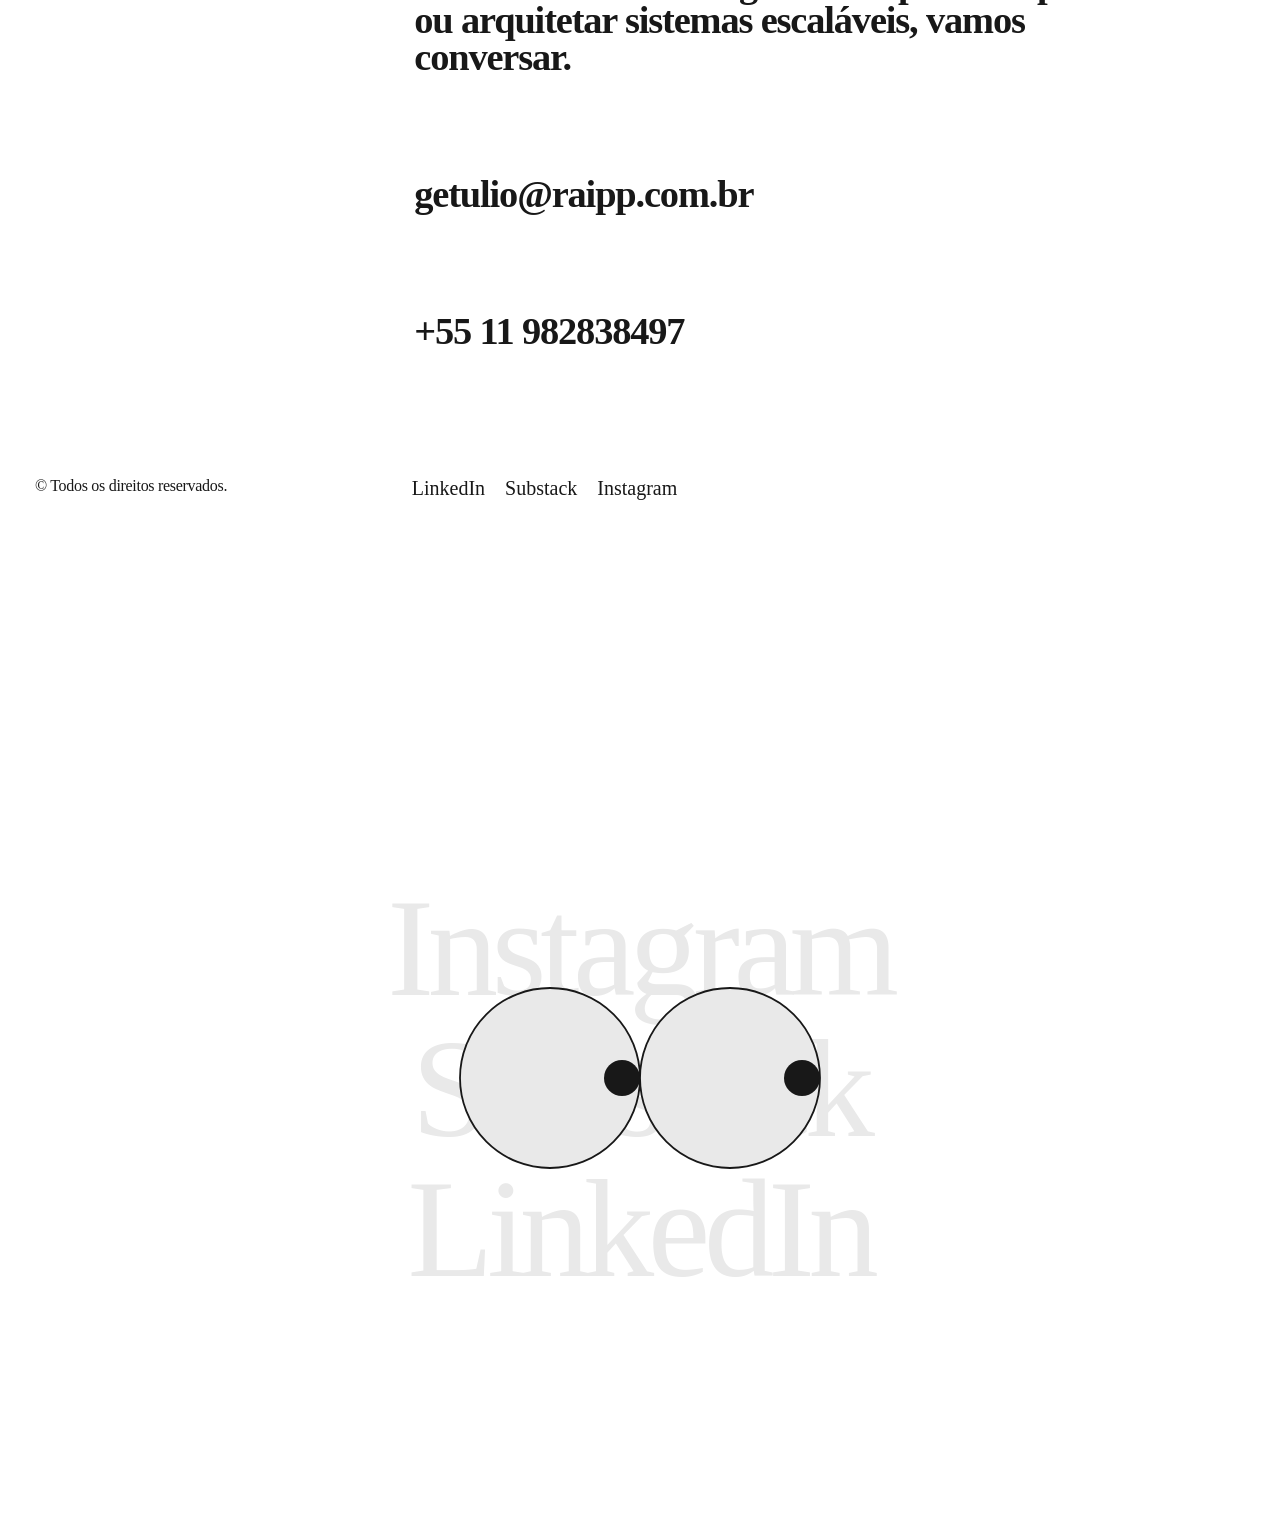
==== commit 4cb6a76f: "Refine HTML titles and layout for Services section across all pages" ====
--- a/index.html
+++ b/index.html
@@ -70,7 +70,8 @@
                     <h1>Getúlio</h1>
                     <p class="font16">
                         Strategic Product Designer
-Resolvo problemas de produto através de design centrado no usuário. Da estratégia à execução, transformo complexidade em clareza e otimizo processos para gerar valor real.
+                        Resolvo problemas de produto através de design centrado no usuário. Da estratégia à execução,
+                        transformo complexidade em clareza e otimizo processos para gerar valor real.
                     </p>
                 </div>
             </div>
@@ -94,9 +95,16 @@
 
             <div class="about_text">
                 <p class="font16">
-                    Trabalho com design há mais de 15 anos. Meu dia a dia envolve entender problemas, analisar dados do produto, desenhar soluções, criar protótipos e validar com pessoas reais antes de qualquer desenvolvimento.
-Atuo principalmente com estratégia de produto e Design Systems. Quando um produto não está convertendo, tem altas taxas de abandono ou o time gasta tempo demais refazendo componentes, geralmente existe um problema estrutural. Identificar e resolver essas questões é o foco do meu trabalho.
-O processo passa por entender o contexto (negócio + usuário), desenhar soluções, testar com pessoas reais e documentar para o time implementar. O resultado: produtos que funcionam melhor, times que trabalham mais rápido, usuários que conseguem o que precisam sem frustração.
+                    Trabalho com design há mais de 15 anos. Meu dia a dia envolve entender problemas, analisar dados do
+                    produto, desenhar soluções, criar protótipos e validar com pessoas reais antes de qualquer
+                    desenvolvimento.
+                    Atuo principalmente com estratégia de produto e Design Systems. Quando um produto não está
+                    convertendo, tem altas taxas de abandono ou o time gasta tempo demais refazendo componentes,
+                    geralmente existe um problema estrutural. Identificar e resolver essas questões é o foco do meu
+                    trabalho.
+                    O processo passa por entender o contexto (negócio + usuário), desenhar soluções, testar com pessoas
+                    reais e documentar para o time implementar. O resultado: produtos que funcionam melhor, times que
+                    trabalham mais rápido, usuários que conseguem o que precisam sem frustração.
                 </p>
                 <h2 class="fontMedium">
                     Designer<br>
@@ -111,33 +119,54 @@
                 </div>
                 <div class="tools_wrapper">
                     <div>
-                        <h2 class="fontMedium">Product Strategy & Design</h2>
+                        <h2 class="fontMedium">Product Strategy</h2>
                         <p class="font16">
-                            Criação de produtos digitais do início ao fim. Trabalho que começa com estratégia e diagnóstico profundo do contexto (negócio + usuário), passa pelo design de experiência completa e vai até a documentação para implementação.
-                            <br><br>
-                            O processo envolve levantamento de componentes necessários, definição de vocabulário controlado para consistência, desenho de navegação e fluxos, criação de micro interações e prototipagem funcional. Tudo pensado para identificar gargalos antes de existirem e evitar jornadas mal desenhadas que geram abandono.
-                            <br><br>
-                            Resultado: produto que converte porque foi pensado estrategicamente desde o primeiro dia. Times trabalham mais rápido porque a visão está clara, usuários conseguem o que precisam sem frustração.
+                            Criação de produtos digitais do início ao fim. Trabalho que começa com estratégia e
+                            diagnóstico profundo do contexto (negócio + usuário), passa pelo design de experiência
+                            completa e vai até a documentação para implementação.
+                            <br><br>
+                            O processo envolve levantamento de componentes necessários, definição de vocabulário
+                            controlado para consistência, desenho de navegação e fluxos, criação de micro interações e
+                            prototipagem funcional. Tudo pensado para identificar gargalos antes de existirem e evitar
+                            jornadas mal desenhadas que geram abandono.
+                            <br><br>
+                            Resultado: produto que converte porque foi pensado estrategicamente desde o primeiro dia.
+                            Times trabalham mais rápido porque a visão está clara, usuários conseguem o que precisam sem
+                            frustração.
                         </p>
                     </div>
                     <div>
-                        <h2 class="fontMedium">Design Audit & Implementation</h2>
+                        <h2 class="fontMedium">Design System Audit</h2>
                         <p class="font16">
-                            Serviço completo em duas fases. Primeiro, auditoria que mapeia o estado atual do produto (cores, layout, componentes, fluxos). Avaliação visual e estrutural que identifica inconsistências, gaps de experiência e oportunidades de melhoria. Entrega: diagnóstico detalhado com roadmap priorizado.
-                            <br><br>
-                            Segunda fase é implementação: criação de Design System estruturado com documentação completa de tokens, componentes com todas as variações e estados, diretrizes de uso e estrutura escalável no Figma. Sistema pronto para o time adotar e produto crescer mantendo consistência.
-                            <br><br>
-                            Valor gerado: interface consistente aumenta confiança do usuário. Designers param de recriar componentes, developers implementam sem dúvidas, produto evolui sem perder qualidade. Velocidade de entrega aumenta.
+                            Serviço completo em duas fases. Primeiro, auditoria que mapeia o estado atual do produto
+                            (cores, layout, componentes, fluxos). Avaliação visual e estrutural que identifica
+                            inconsistências, gaps de experiência e oportunidades de melhoria. Entrega: diagnóstico
+                            detalhado com roadmap priorizado.
+                            <br><br>
+                            Segunda fase é implementação: criação de Design System estruturado com documentação completa
+                            de tokens, componentes com todas as variações e estados, diretrizes de uso e estrutura
+                            escalável no Figma. Sistema pronto para o time adotar e produto crescer mantendo
+                            consistência.
+                            <br><br>
+                            Valor gerado: interface consistente aumenta confiança do usuário. Designers param de recriar
+                            componentes, developers implementam sem dúvidas, produto evolui sem perder qualidade.
+                            Velocidade de entrega aumenta.
                         </p>
                     </div>
                     <div>
-                        <h2 class="fontMedium">AI Automation Mentoring</h2>
+                        <h2 class="fontMedium">AI Mentoring</h2>
                         <p class="font16">
-                            Mentoria para pequenas empresas e setores que querem automatizar processos e ganhar tempo. Trabalho que identifica tarefas repetitivas consumindo horas valiosas e apresenta ferramentas práticas de IA para resolver isso.
-                            <br><br>
-                            Ensino como usar agentes de IA para automatizar workflows, otimizar processos manuais e liberar a equipe para trabalho estratégico. IA trabalhando em segundo plano enquanto você foca no que realmente importa: crescer o negócio.
-                            <br><br>
-                            Resultado: menos tempo perdido em tarefas operacionais, mais eficiência, processos que rodam sozinhos. Pequenas empresas competem com grandes usando tecnologia inteligente sem precisar de time técnico gigante.
+                            Mentoria para pequenas empresas e setores que querem automatizar processos e ganhar tempo.
+                            Trabalho que identifica tarefas repetitivas consumindo horas valiosas e apresenta
+                            ferramentas práticas de IA para resolver isso.
+                            <br><br>
+                            Ensino como usar agentes de IA para automatizar workflows, otimizar processos manuais e
+                            liberar a equipe para trabalho estratégico. IA trabalhando em segundo plano enquanto você
+                            foca no que realmente importa: crescer o negócio.
+                            <br><br>
+                            Resultado: menos tempo perdido em tarefas operacionais, mais eficiência, processos que rodam
+                            sozinhos. Pequenas empresas competem com grandes usando tecnologia inteligente sem precisar
+                            de time técnico gigante.
                         </p>
                     </div>
                 </div>
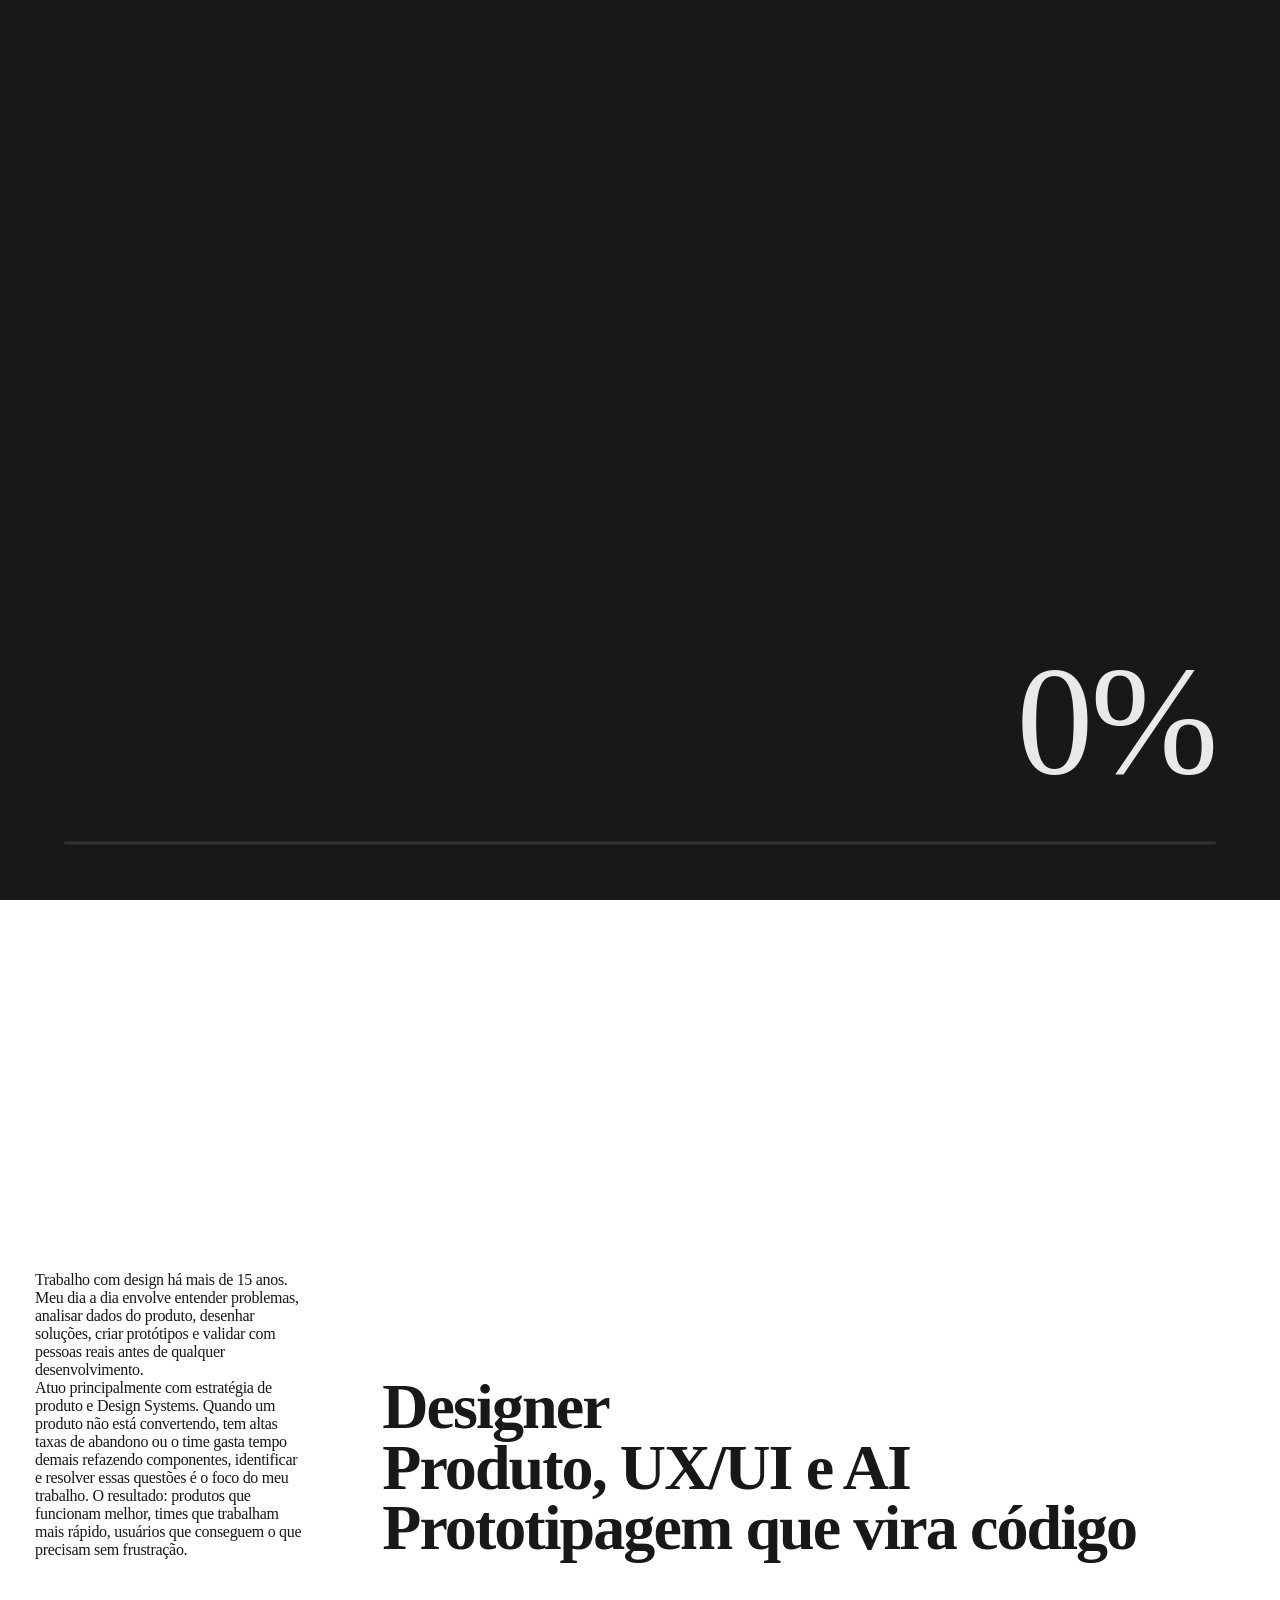
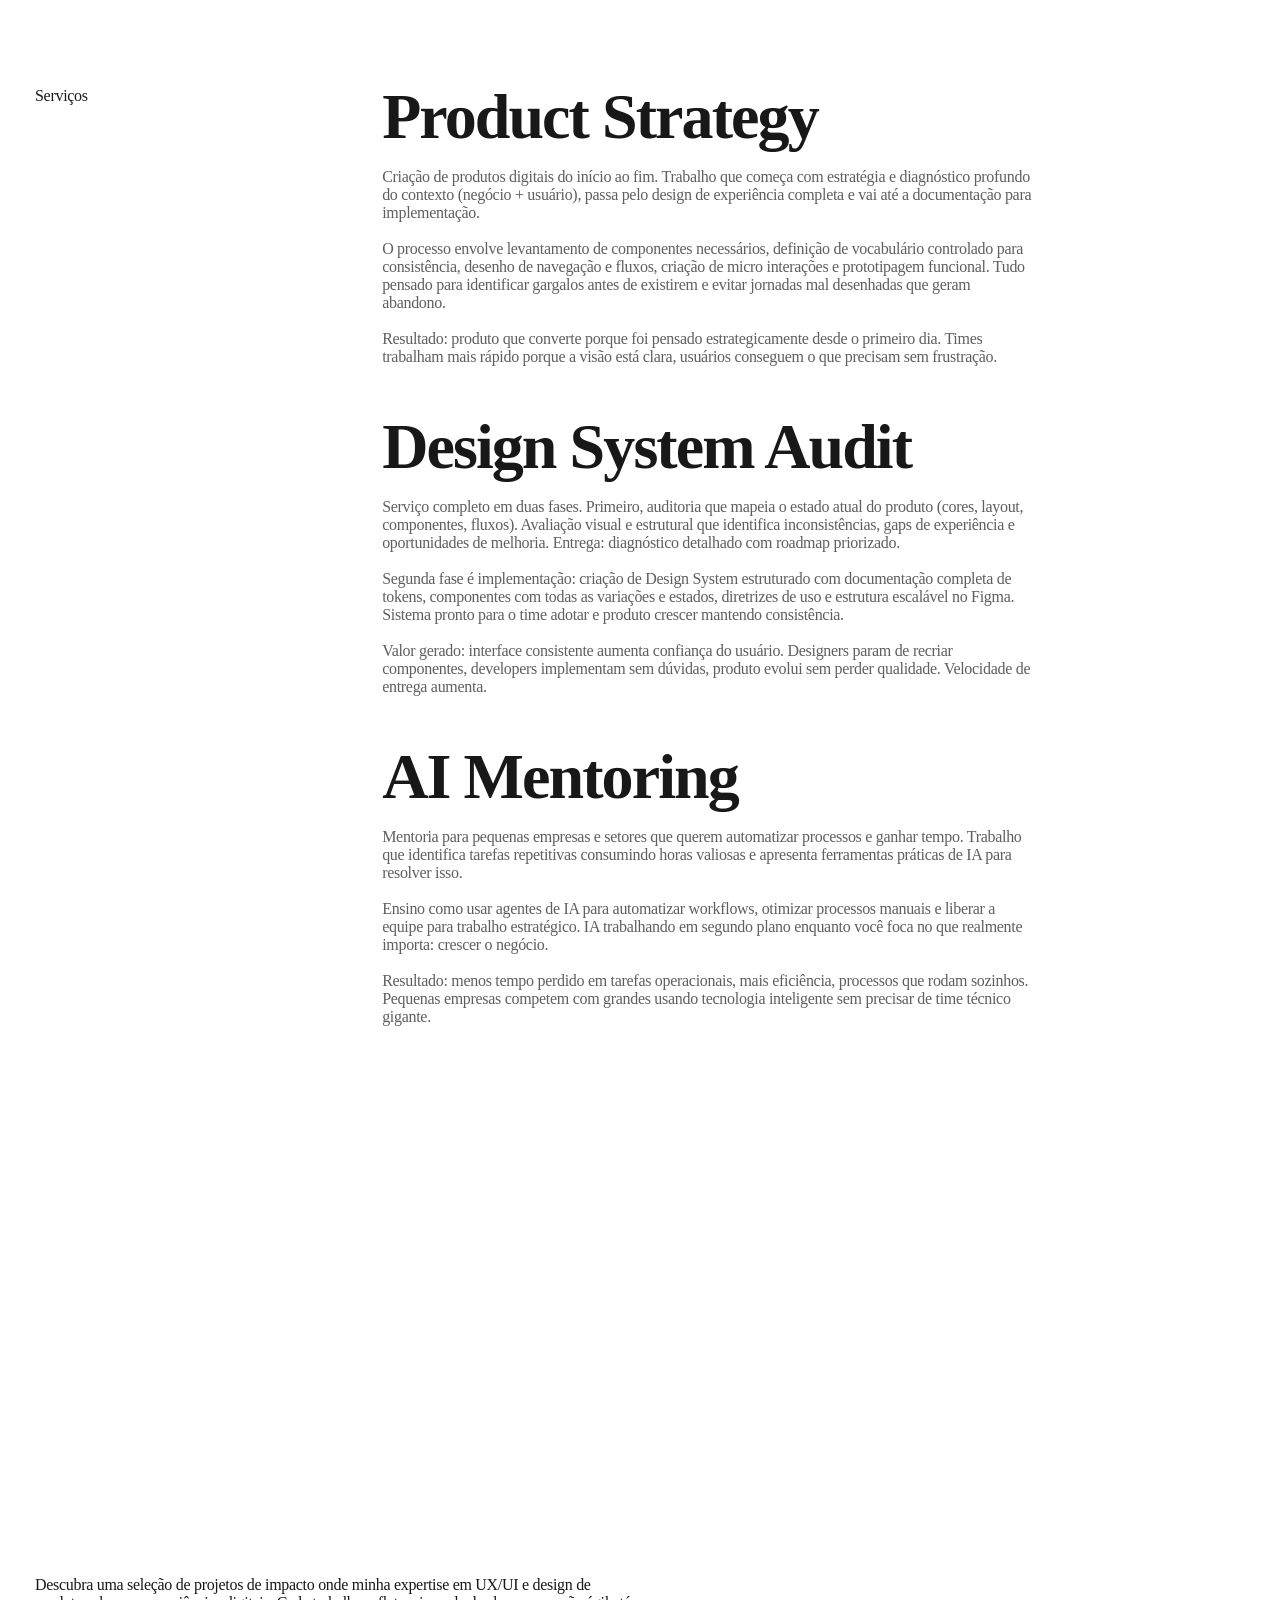
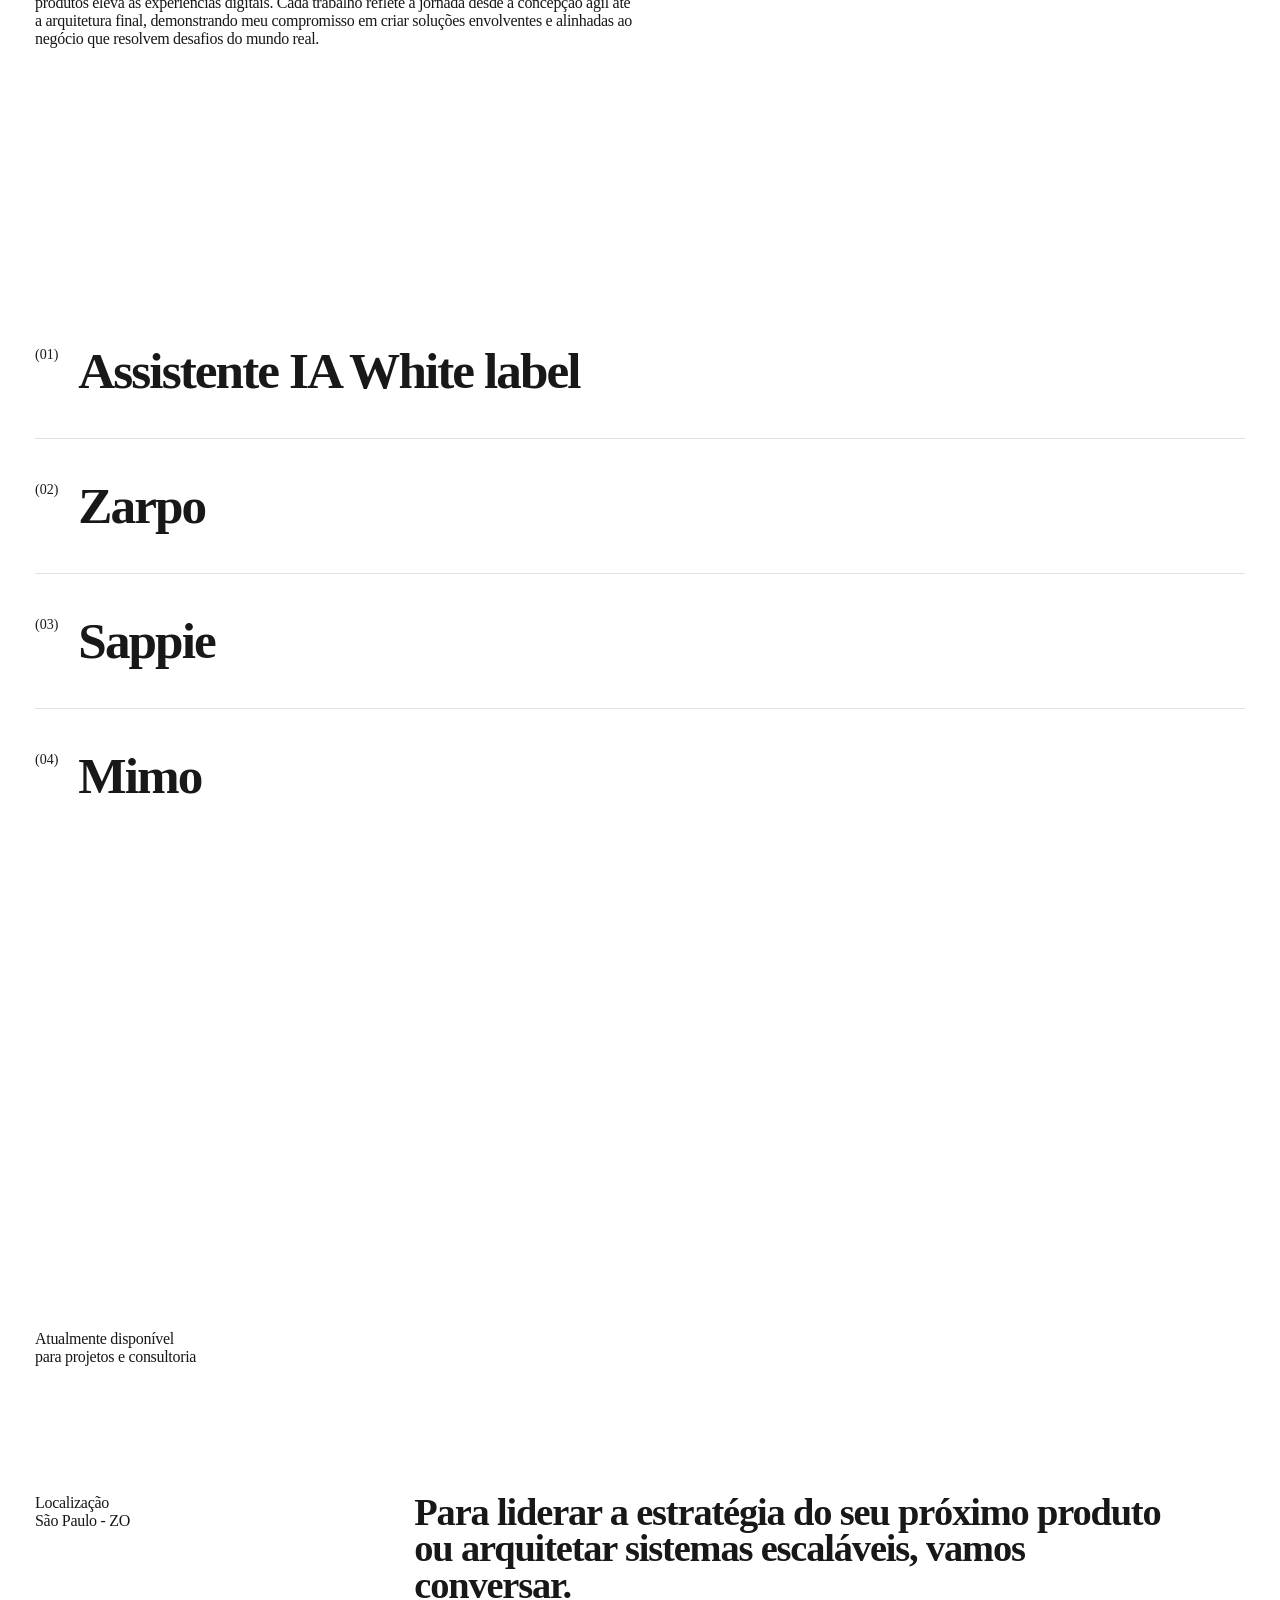
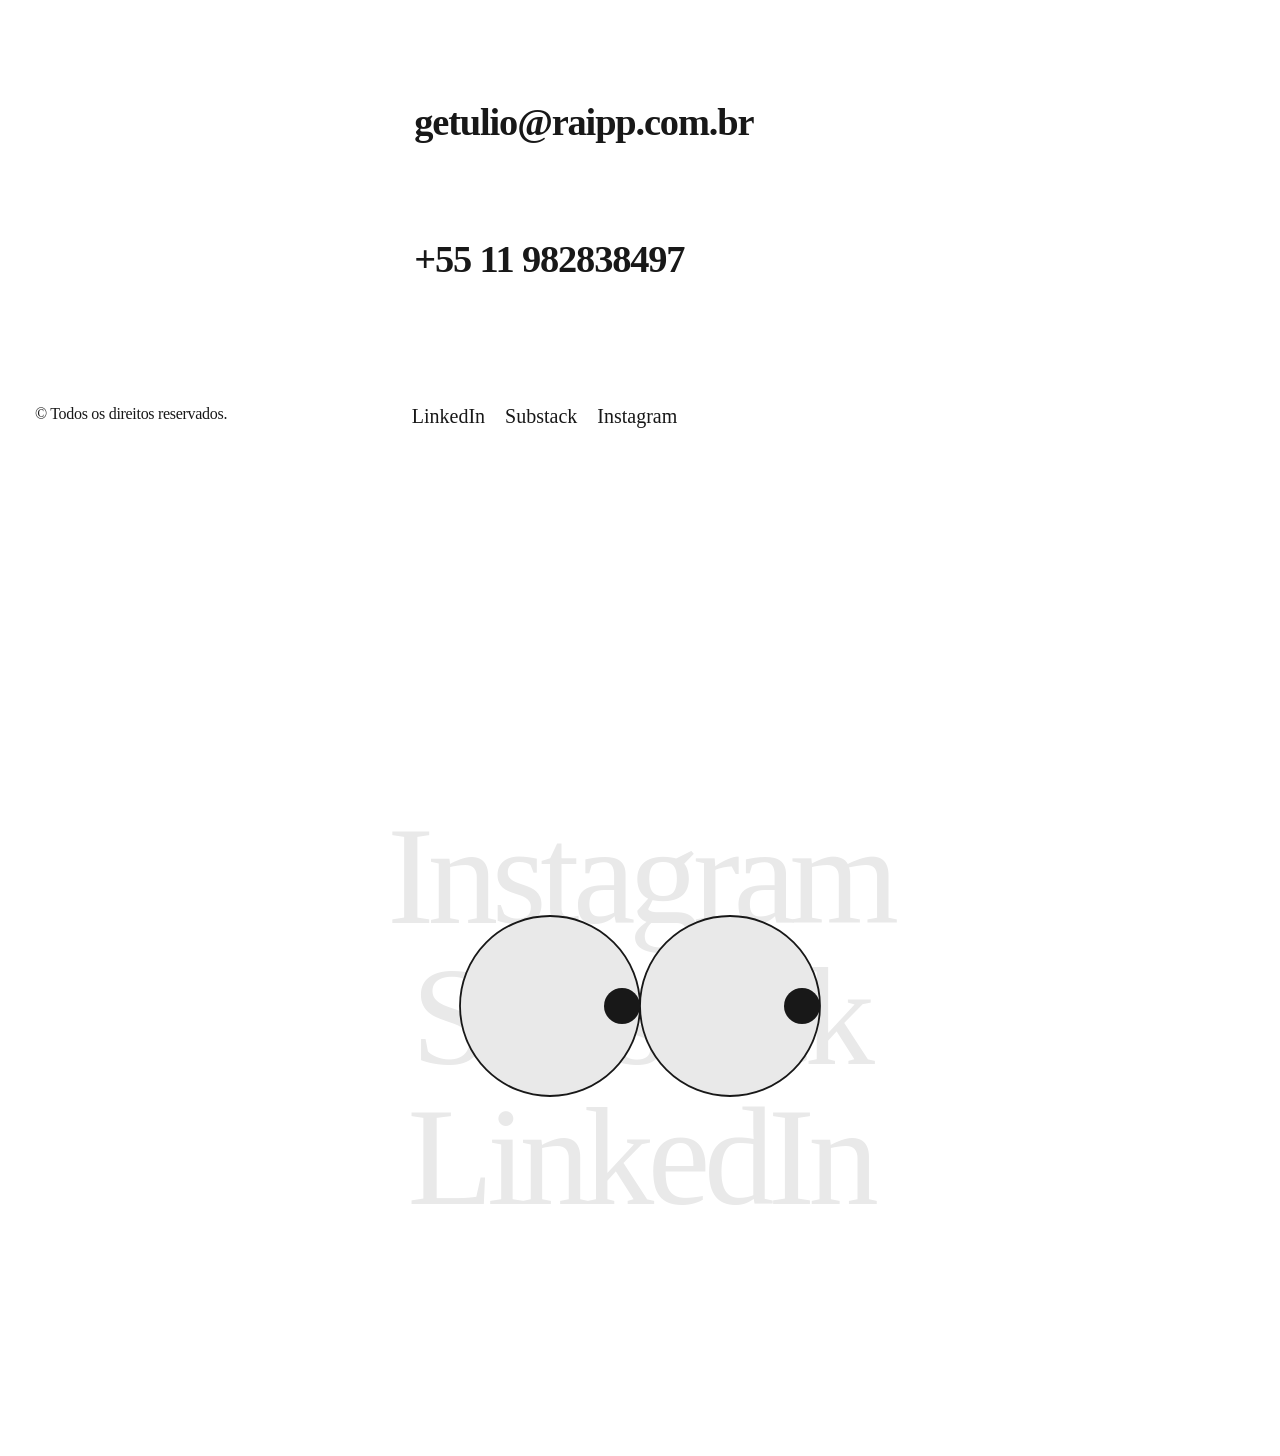
==== commit dc0f4ed1: "Refine about text in index.html" ====
--- a/index.html
+++ b/index.html
@@ -97,13 +97,9 @@
                 <p class="font16">
                     Trabalho com design há mais de 15 anos. Meu dia a dia envolve entender problemas, analisar dados do
                     produto, desenhar soluções, criar protótipos e validar com pessoas reais antes de qualquer
-                    desenvolvimento.
-                    Atuo principalmente com estratégia de produto e Design Systems. Quando um produto não está
-                    convertendo, tem altas taxas de abandono ou o time gasta tempo demais refazendo componentes,
-                    geralmente existe um problema estrutural. Identificar e resolver essas questões é o foco do meu
-                    trabalho.
-                    O processo passa por entender o contexto (negócio + usuário), desenhar soluções, testar com pessoas
-                    reais e documentar para o time implementar. O resultado: produtos que funcionam melhor, times que
+                    desenvolvimento.<br>
+                    Atuo principalmente com estratégia de produto e Design Systems. Quando um produto não está convertendo, tem altas taxas de abandono ou o time gasta tempo demais refazendo componentes, identificar e resolver essas questões é o foco do meu trabalho.
+                    O resultado: produtos que funcionam melhor, times que
                     trabalham mais rápido, usuários que conseguem o que precisam sem frustração.
                 </p>
                 <h2 class="fontMedium">
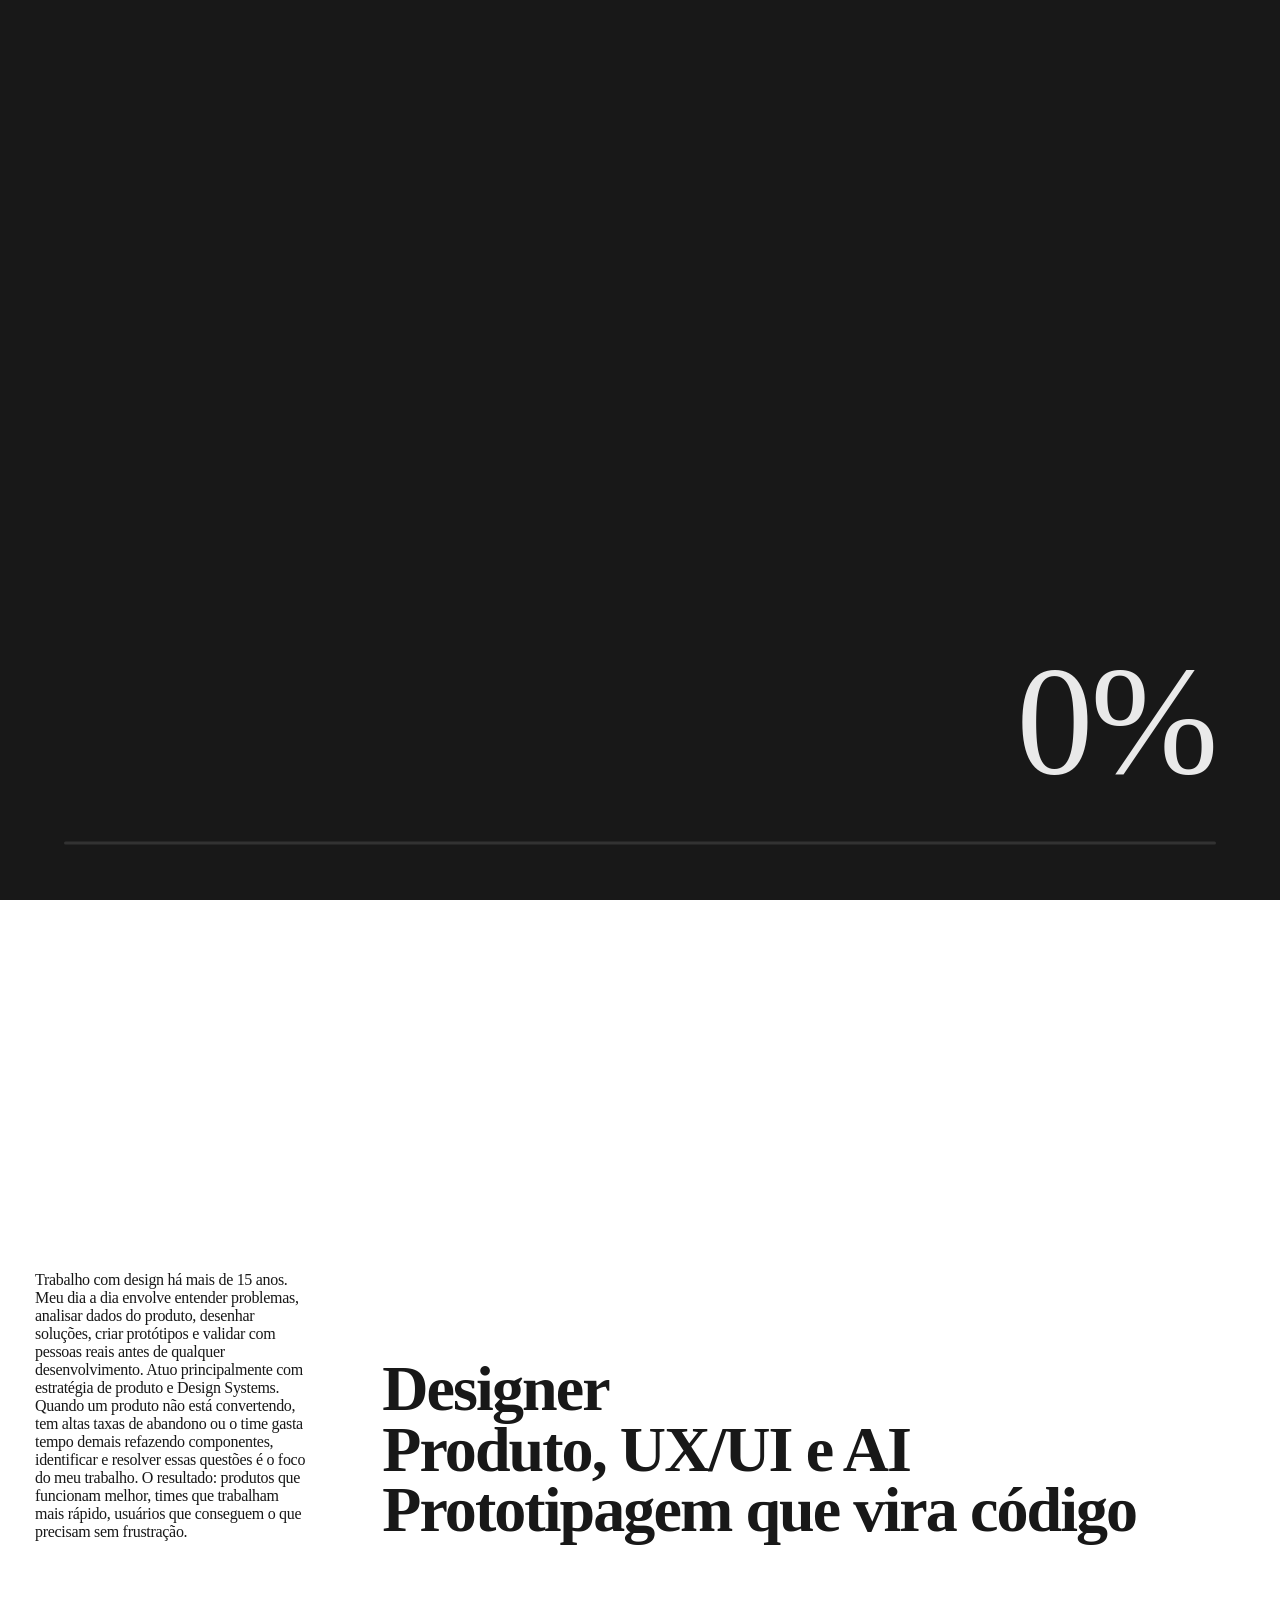
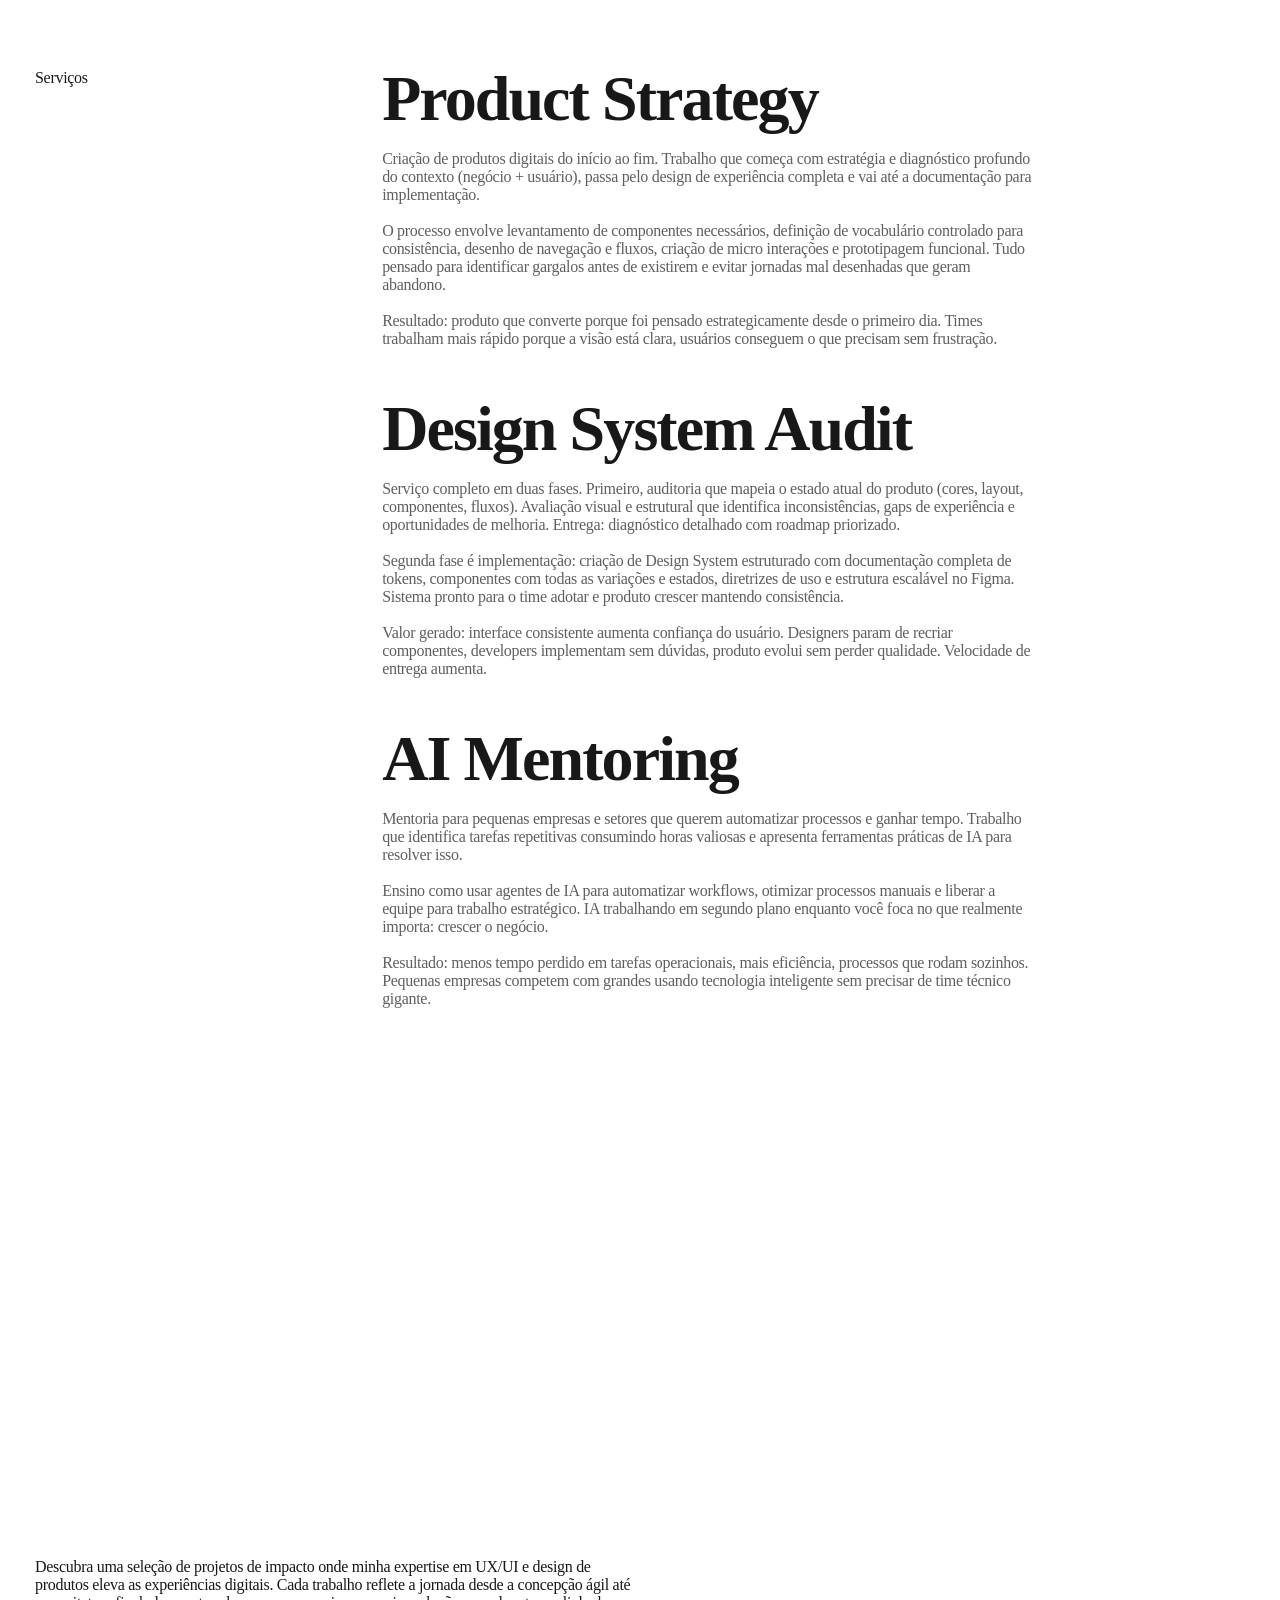
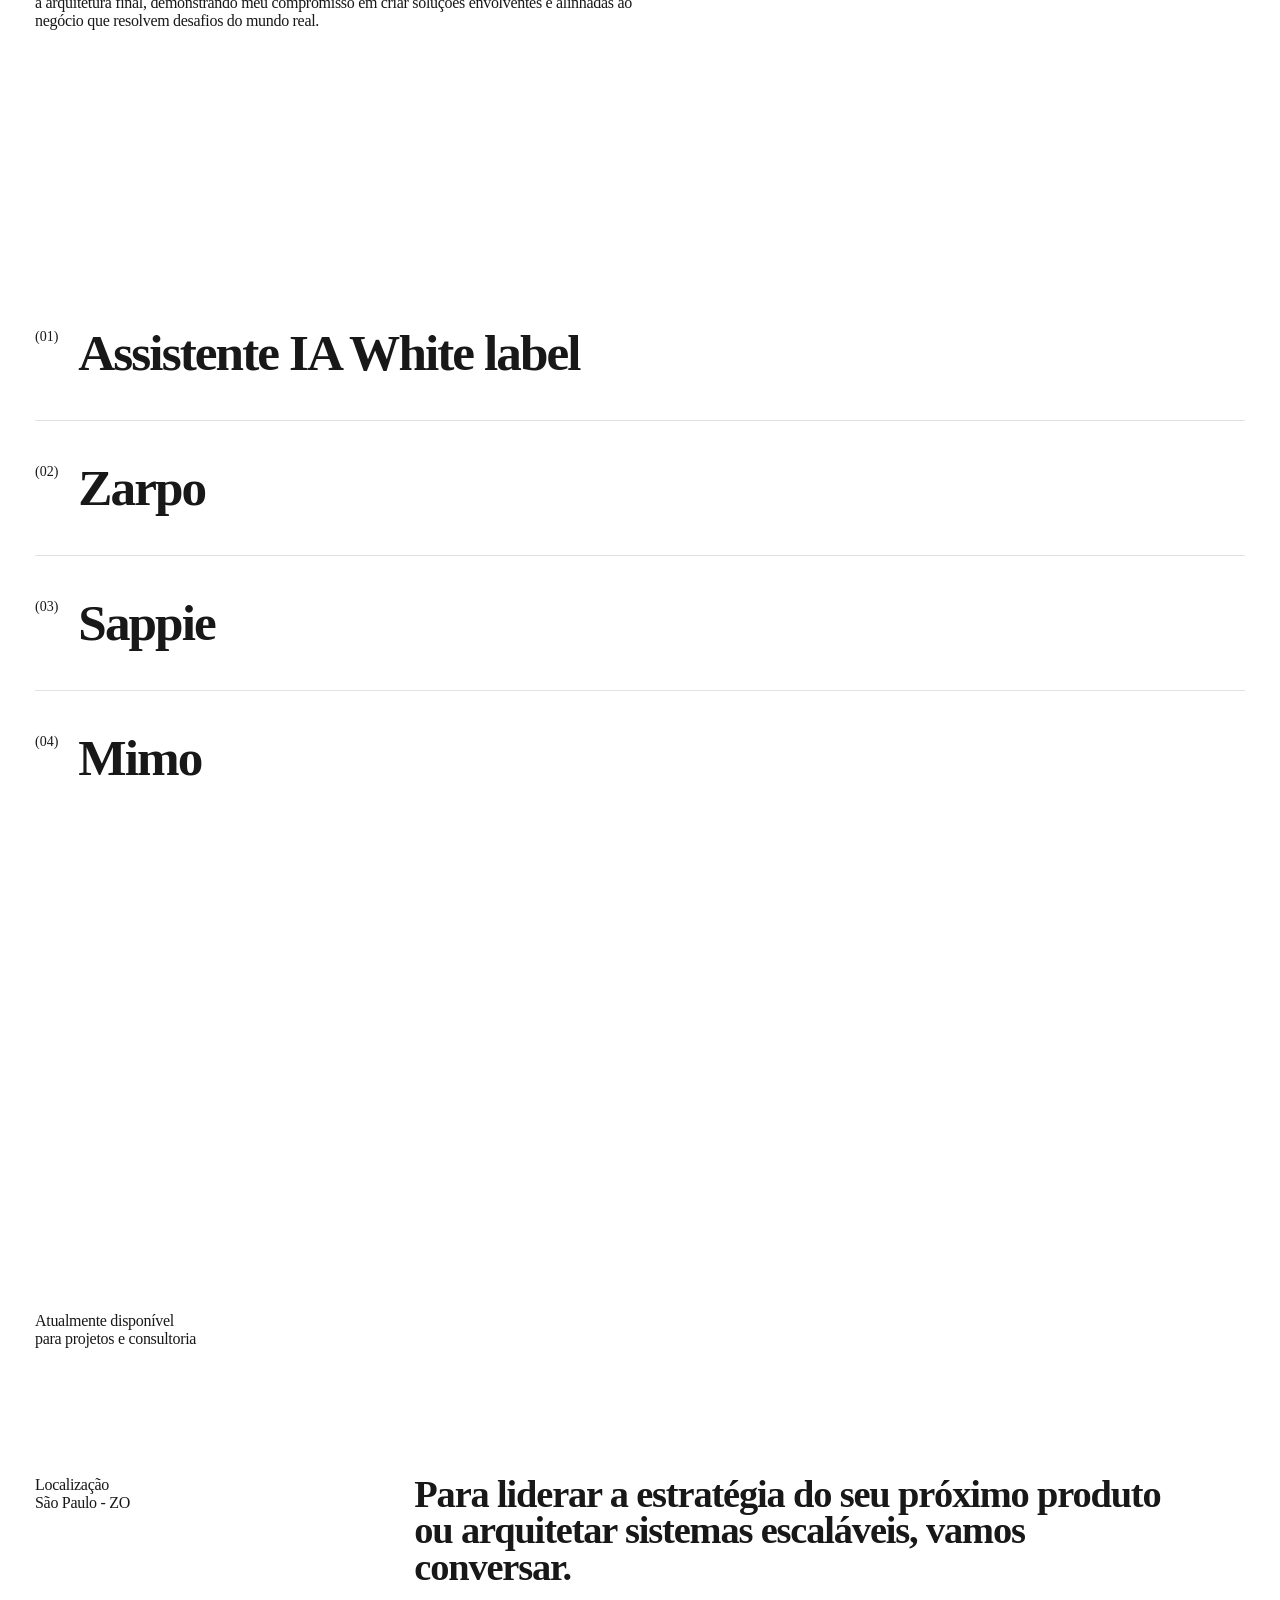
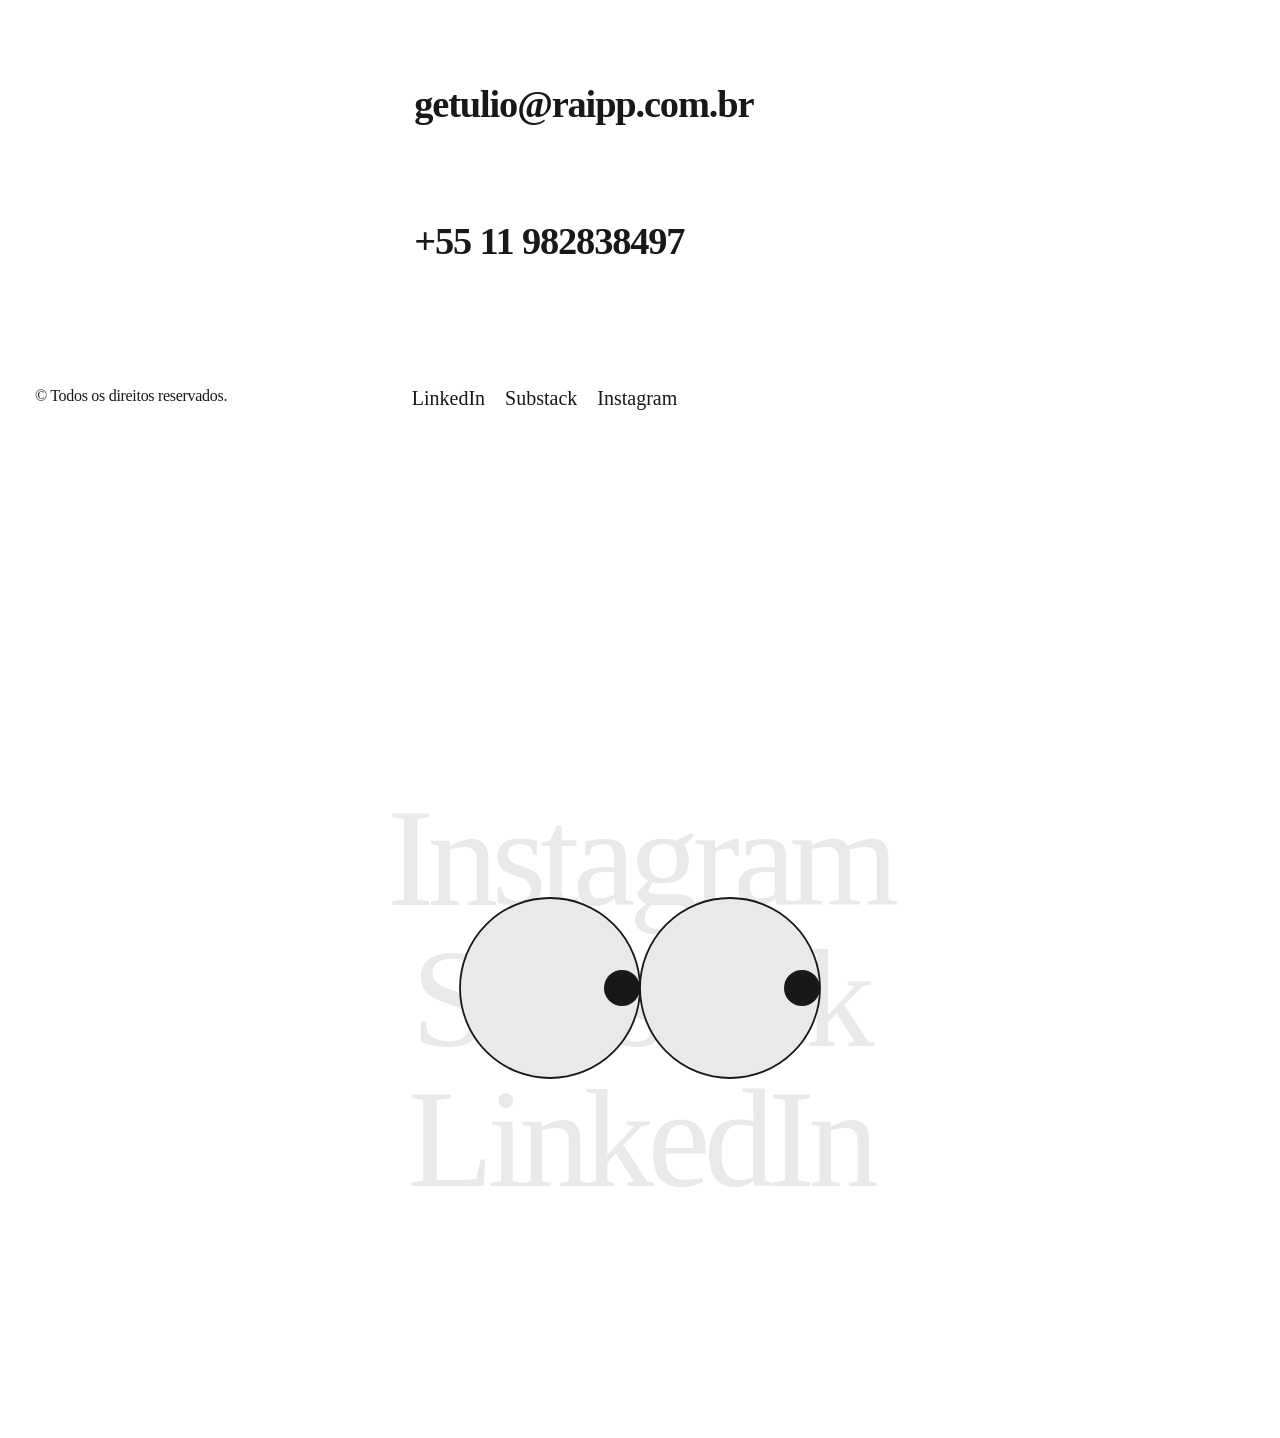
==== commit b71b84cf: "sobre" ====
--- a/index.html
+++ b/index.html
@@ -97,7 +97,7 @@
                 <p class="font16">
                     Trabalho com design há mais de 15 anos. Meu dia a dia envolve entender problemas, analisar dados do
                     produto, desenhar soluções, criar protótipos e validar com pessoas reais antes de qualquer
-                    desenvolvimento.<br>
+                    desenvolvimento.
                     Atuo principalmente com estratégia de produto e Design Systems. Quando um produto não está convertendo, tem altas taxas de abandono ou o time gasta tempo demais refazendo componentes, identificar e resolver essas questões é o foco do meu trabalho.
                     O resultado: produtos que funcionam melhor, times que
                     trabalham mais rápido, usuários que conseguem o que precisam sem frustração.
